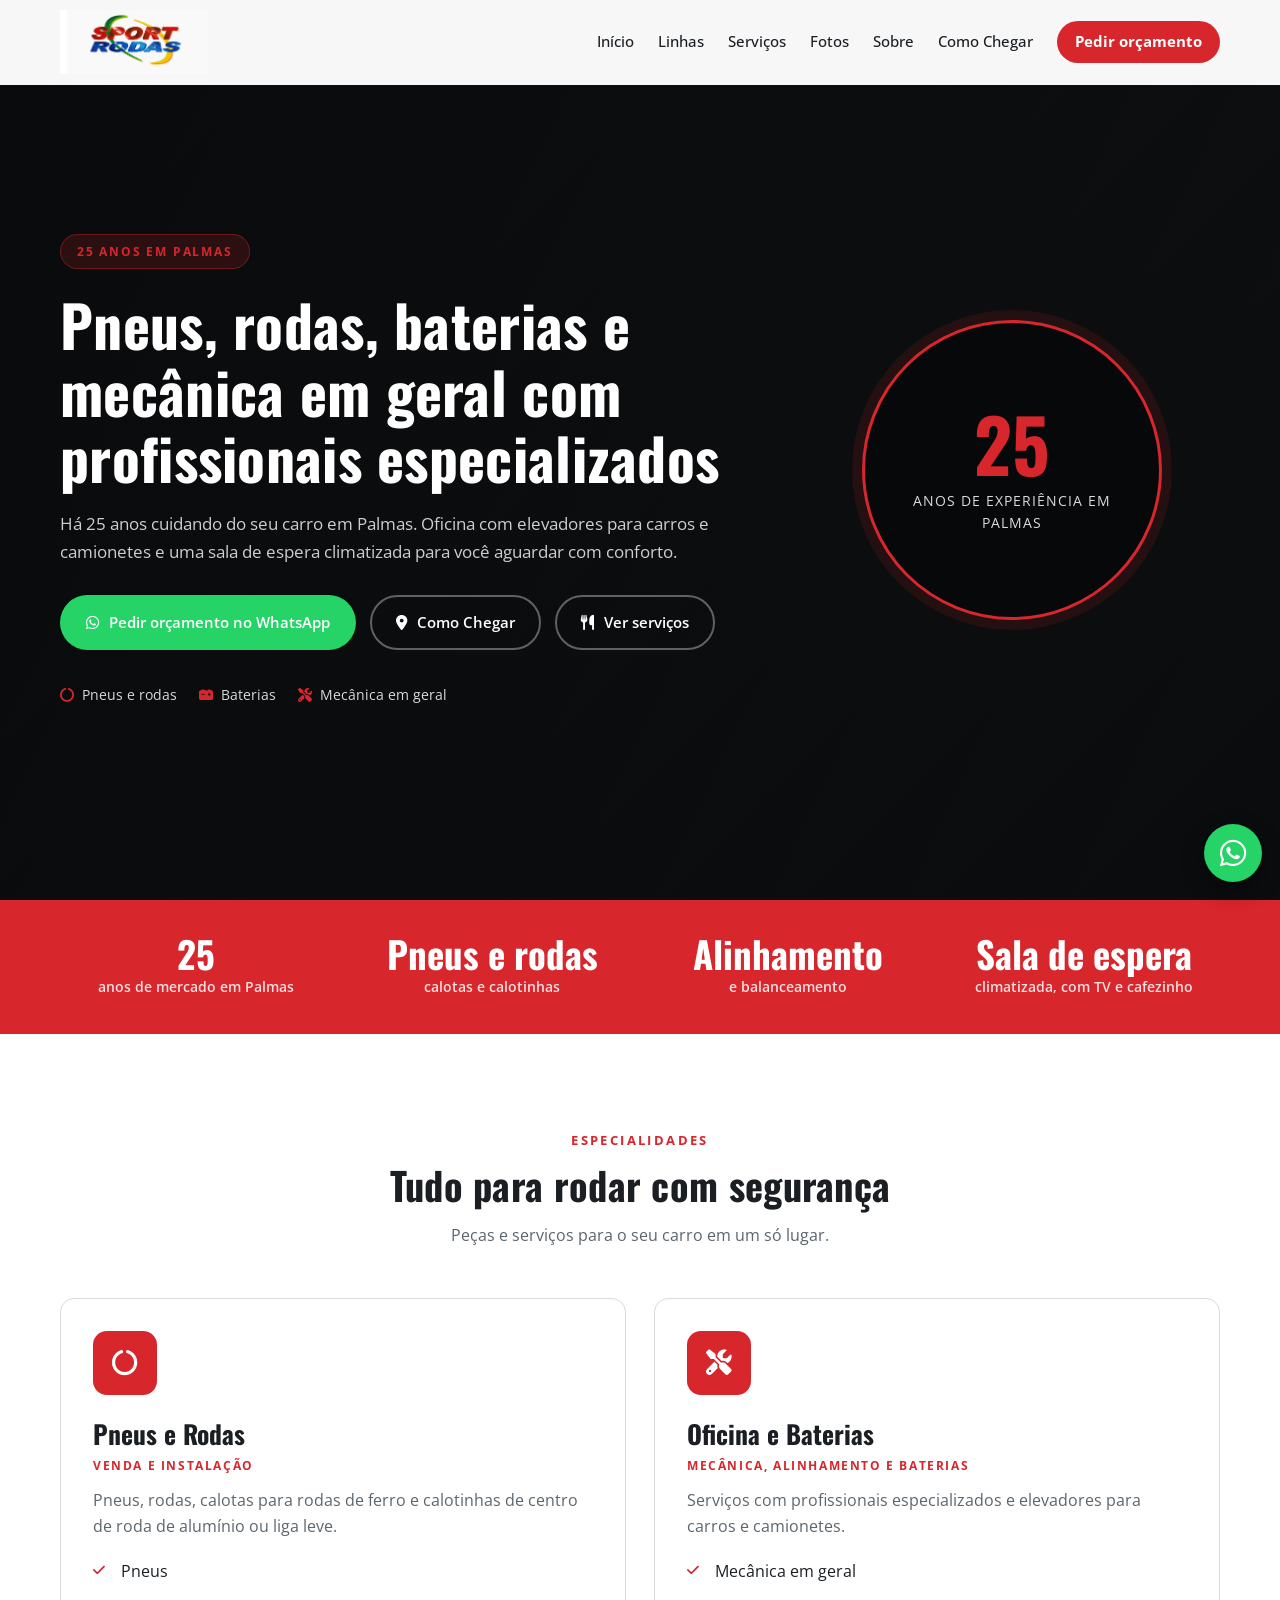
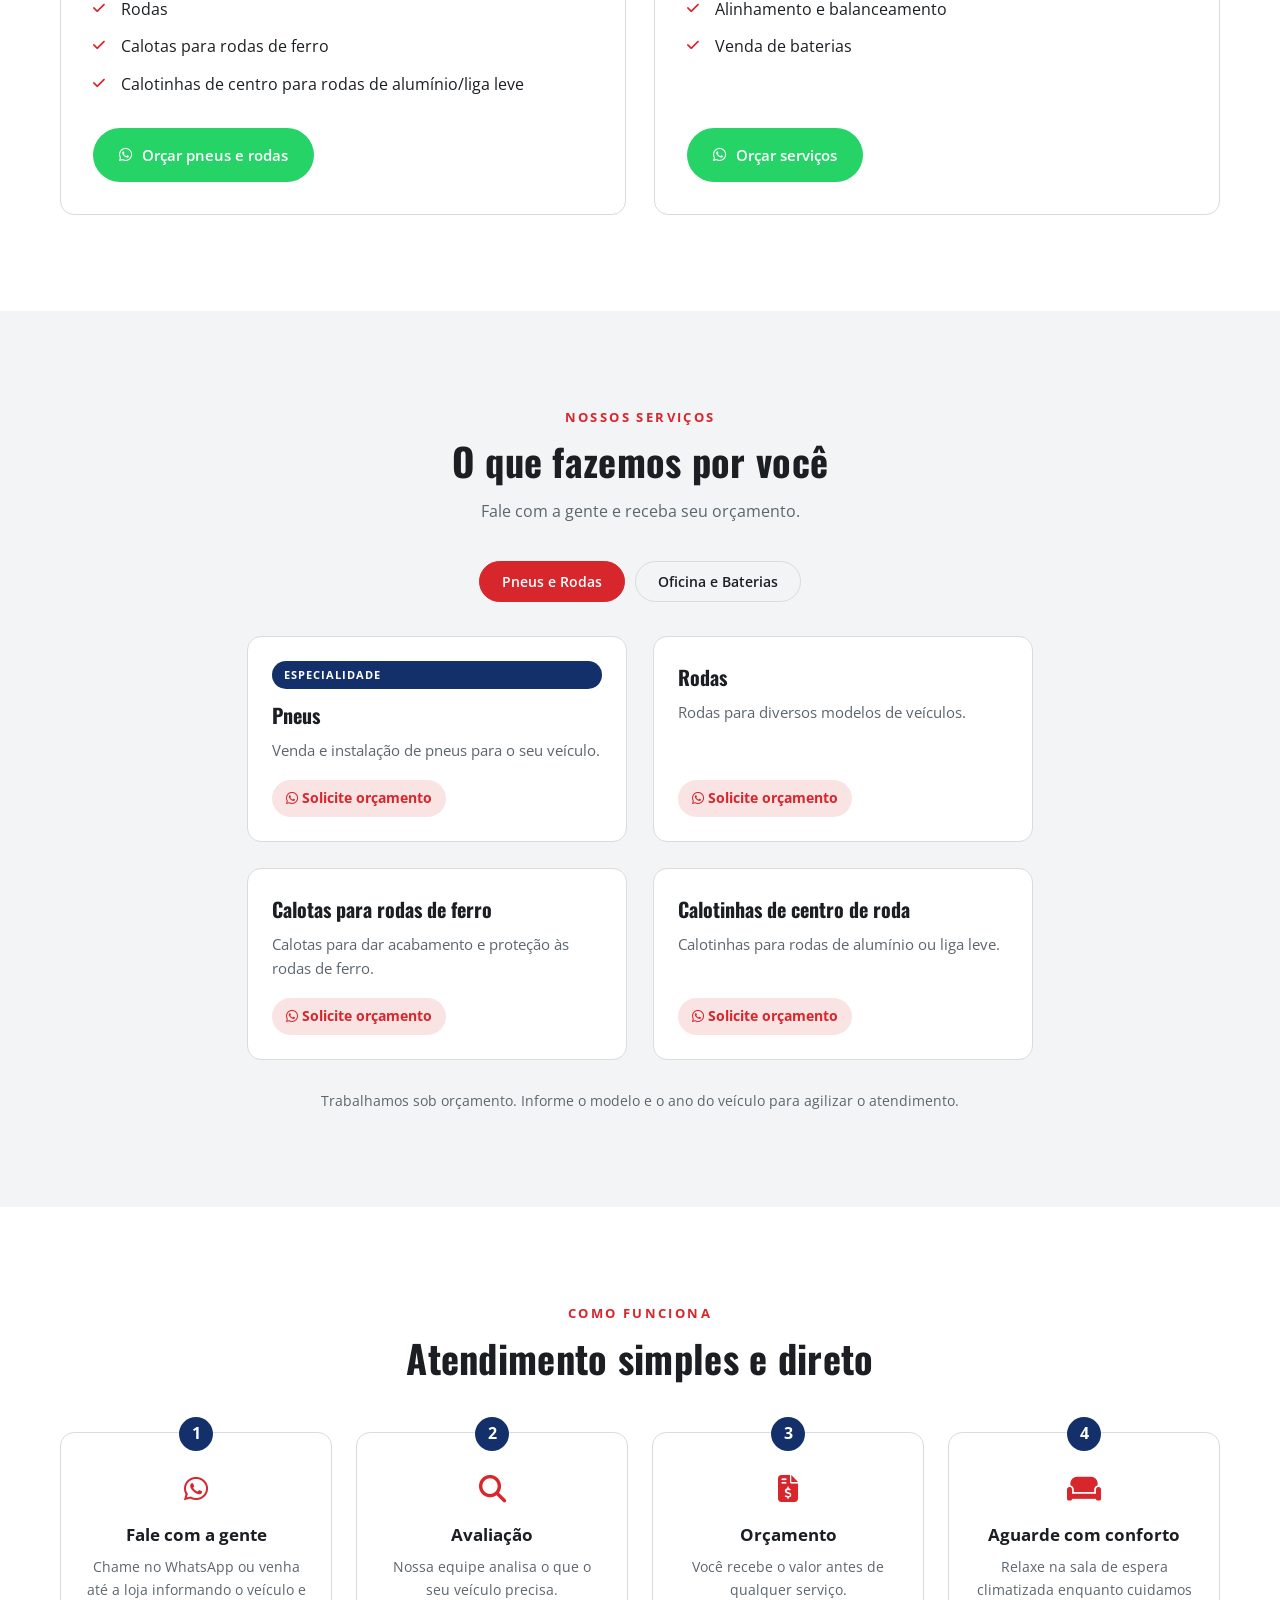
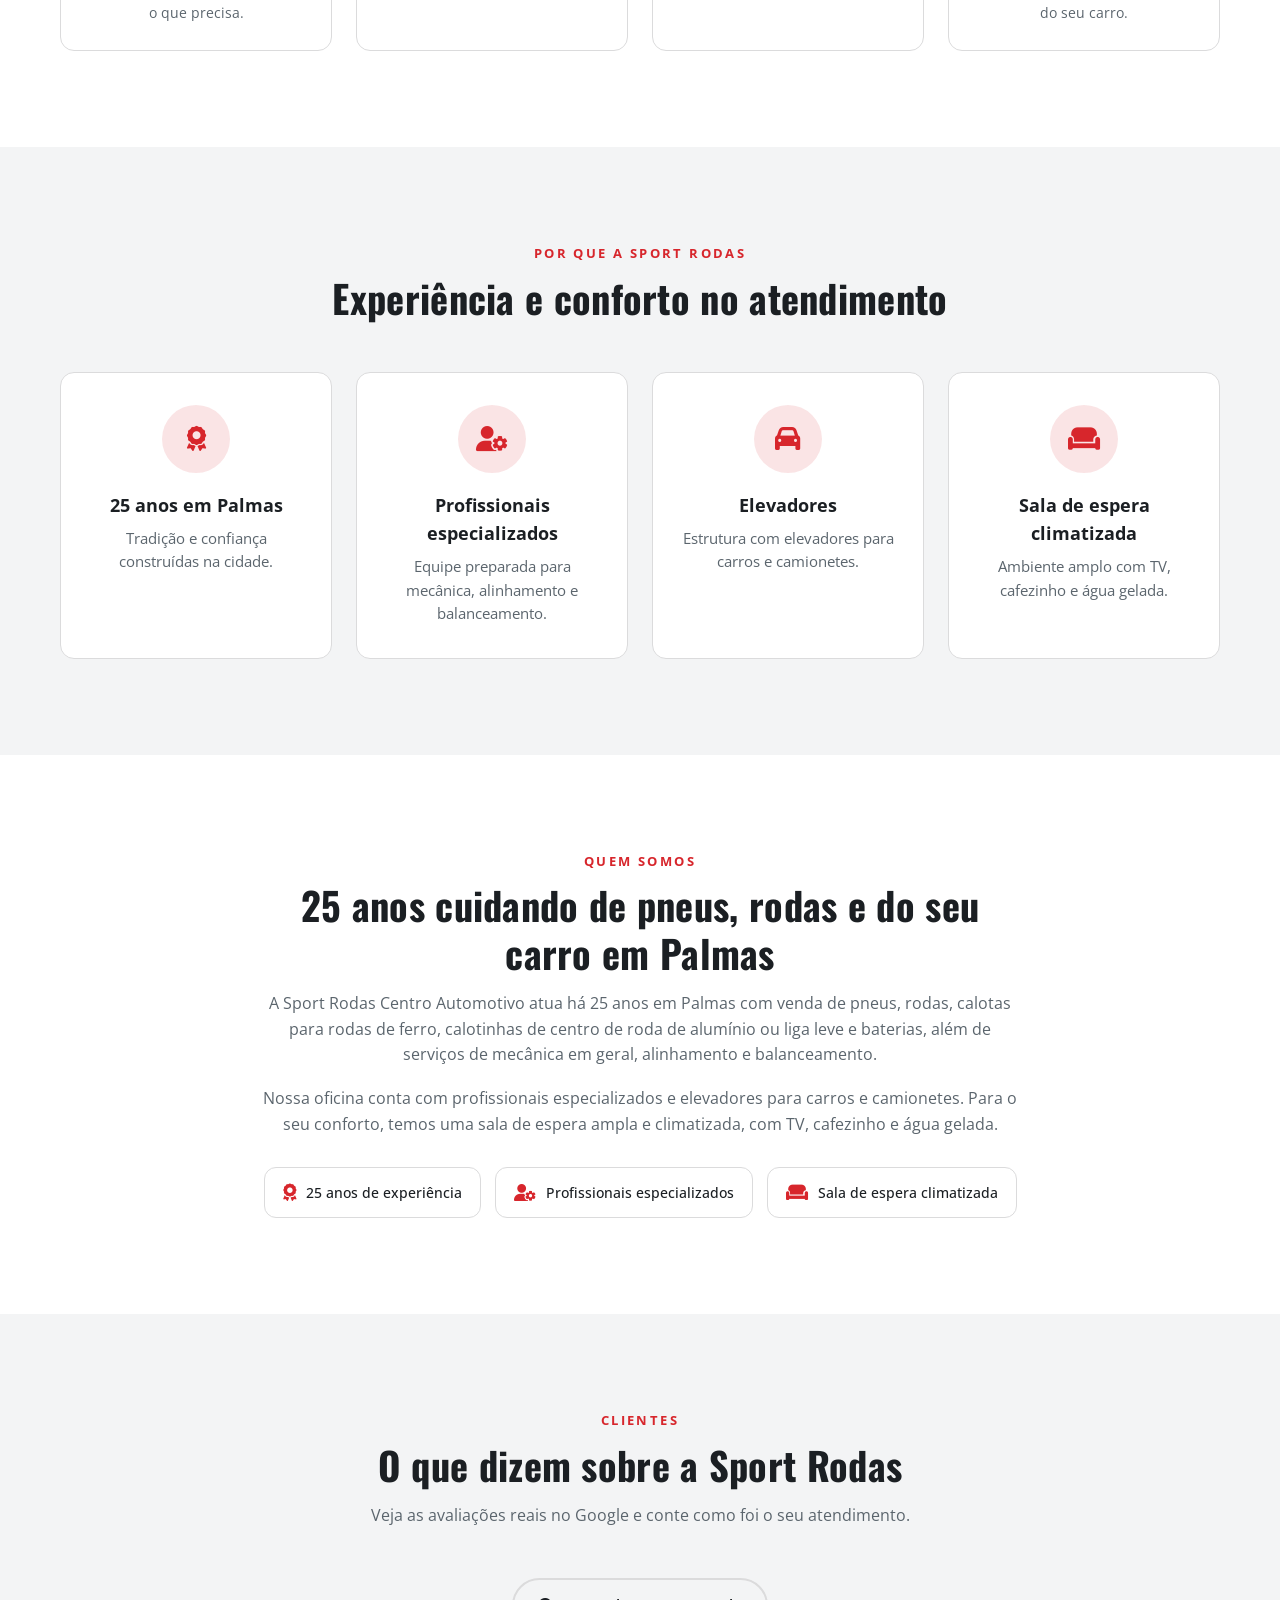
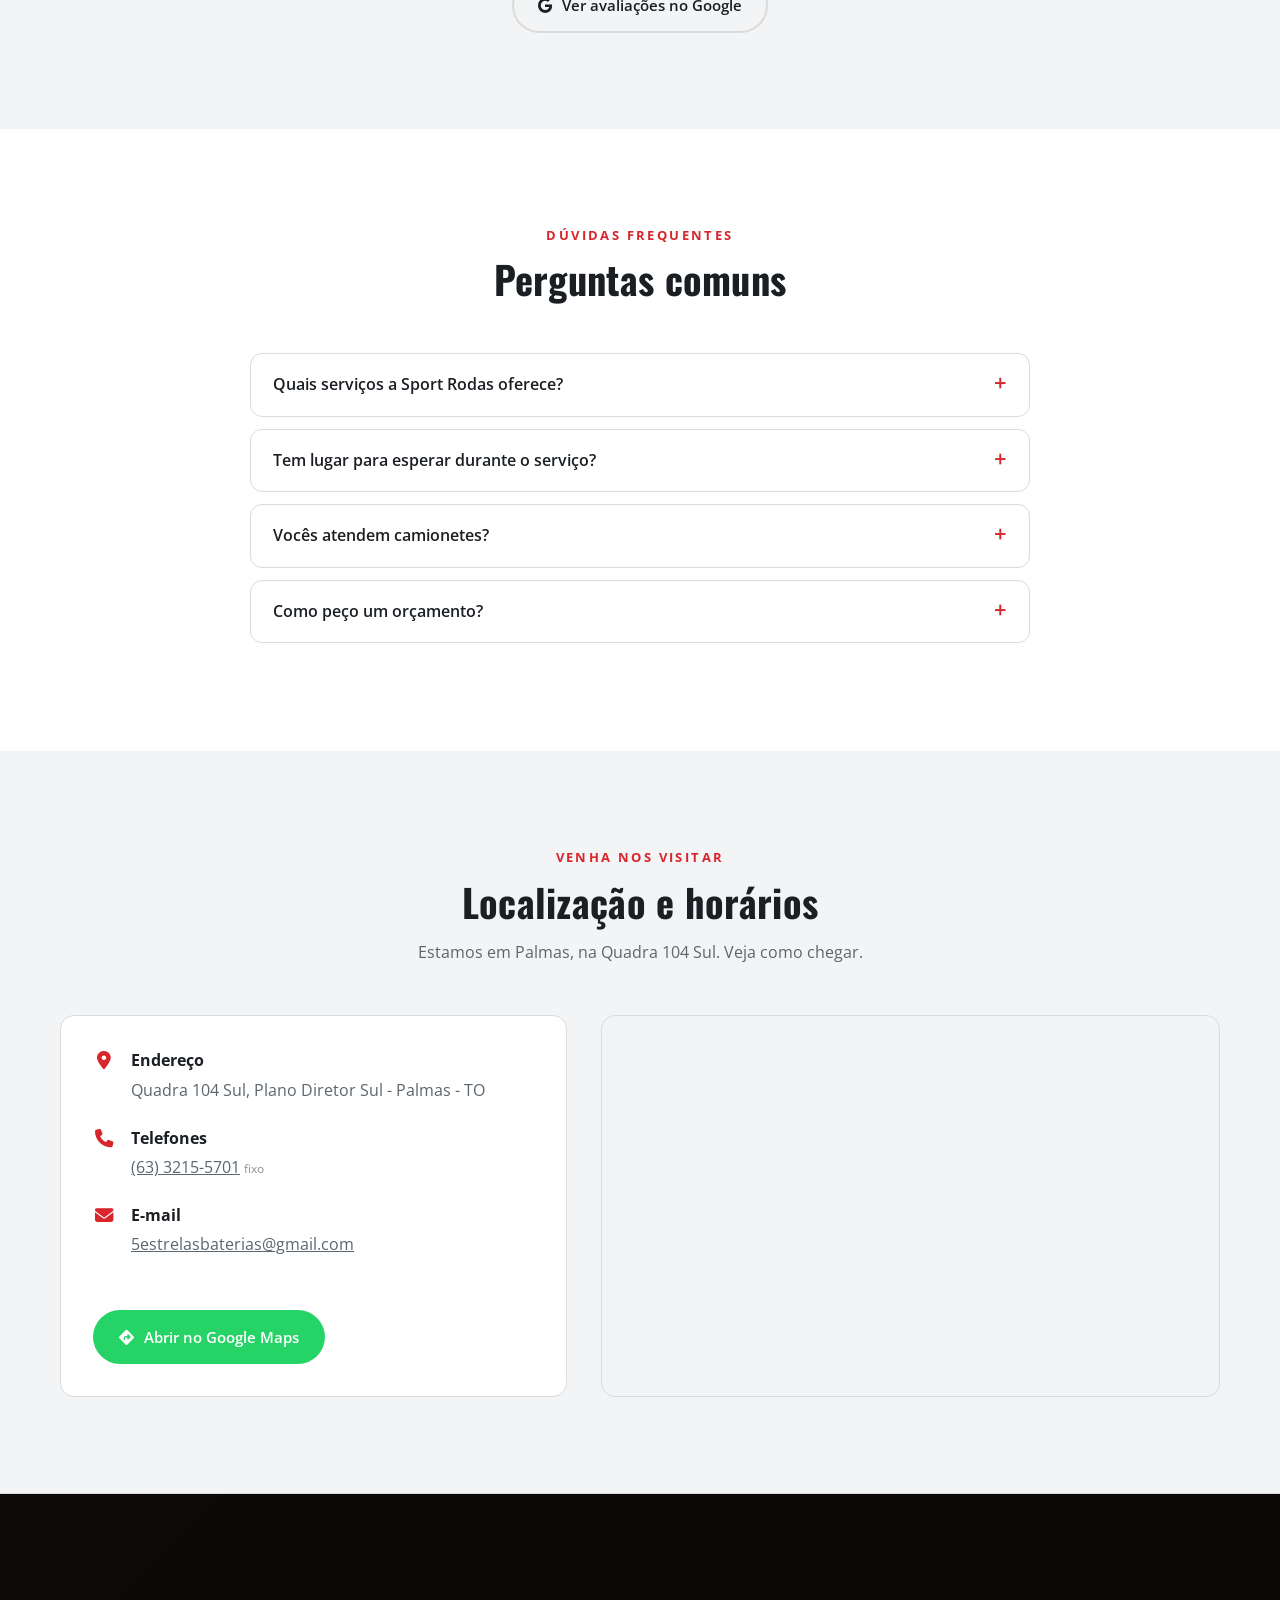
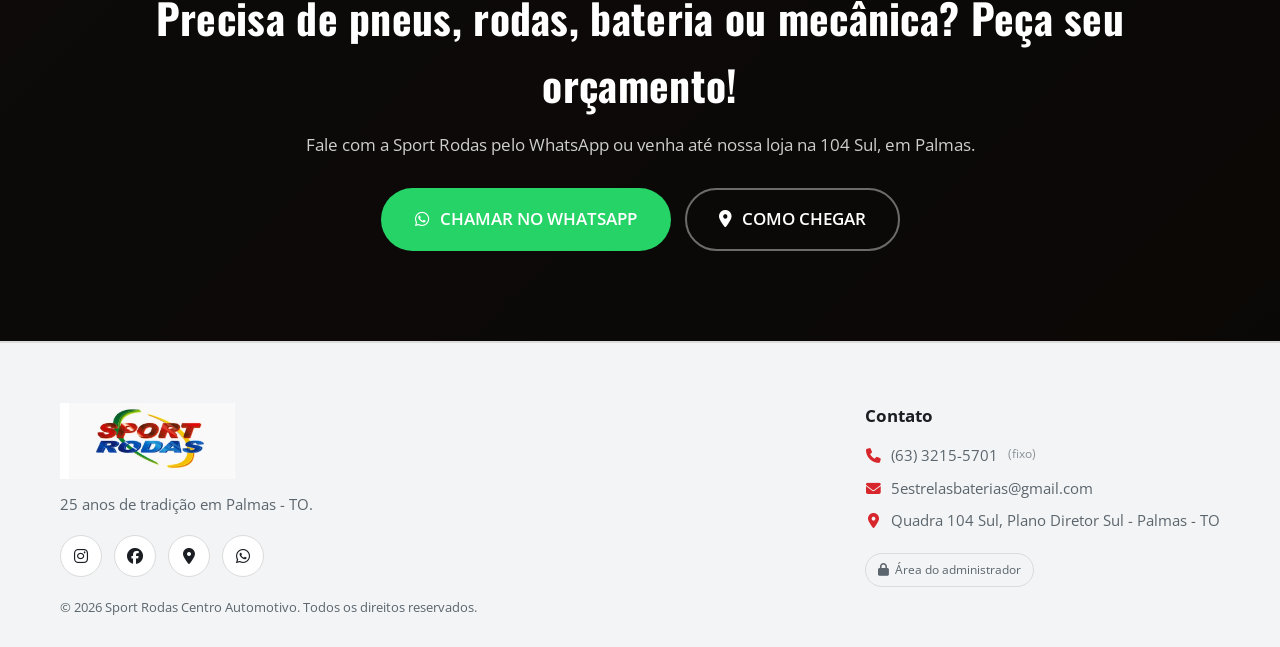
==== index.html @ 91caaf87 "Add files via upload" ====
<!DOCTYPE html>
<html lang="pt-BR">
<head>
    <meta charset="UTF-8">
    <meta name="viewport" content="width=device-width, initial-scale=1.0">
    <meta name="theme-color" content="#0f1113">
    <!-- O bloco abaixo é atualizado automaticamente pelo painel admin ao publicar (título, descrição, redes sociais) -->
    <!--SEO:START-->
    <title>Sport Rodas | Pneus, rodas, baterias e mecânica em Palmas - TO</title>
    <meta name="description" content="Sport Rodas Centro Automotivo: 25 anos em Palmas com pneus, rodas, calotas, baterias, alinhamento, balanceamento e mecânica em geral.">
    <!--SEO:END-->
    <link rel="icon" href="data:image/svg+xml,%3Csvg xmlns='http://www.w3.org/2000/svg' viewBox='0 0 100 100'%3E%3Ctext y='.9em' font-size='90'%3E🔧%3C/text%3E%3C/svg%3E">
    <link rel="preconnect" href="https://fonts.googleapis.com">
    <link rel="preconnect" href="https://fonts.gstatic.com" crossorigin>
    <link id="gfonts" rel="stylesheet" href="https://fonts.googleapis.com/css2?family=Oswald:wght@400;500;600;700&family=Open+Sans:wght@400;500;600;700&display=swap">
    <link rel="stylesheet" href="https://cdnjs.cloudflare.com/ajax/libs/font-awesome/6.4.0/css/all.min.css">
    <link rel="stylesheet" href="style.css">
</head>
<body>

    <!-- Tudo abaixo é montado pelo script.js a partir do arquivo dados.js (editável no admin.html) -->
    <header class="header" id="site-header"></header>
    <main id="app"></main>
    <footer class="footer" id="contato"></footer>
    <div id="float-wa"></div>
    <div id="draft-banner" class="draft-banner" hidden></div>

    <div class="lightbox" id="lightbox" hidden role="dialog" aria-modal="true" aria-label="Foto ampliada">
        <button type="button" class="lb-close" data-lb-close aria-label="Fechar"><i class="fas fa-xmark"></i></button>
        <button type="button" class="lb-nav lb-prev" data-lb-prev aria-label="Foto anterior"><i class="fas fa-chevron-left"></i></button>
        <figure>
            <img id="lb-img" alt="">
            <figcaption id="lb-cap"></figcaption>
        </figure>
        <button type="button" class="lb-nav lb-next" data-lb-next aria-label="Próxima foto"><i class="fas fa-chevron-right"></i></button>
    </div>

    <noscript>
        <p style="padding:90px 20px;text-align:center;font-family:sans-serif;">
            Sport Rodas — ative o JavaScript para ver o site ou veja nossa localização no <a href="https://www.google.com/maps/place/Sport+Rodas+Centro+Automotivo+Pneus+e+Baterias/@-10.1896337,-48.3314531,17z/data=!3m1!4b1!4m6!3m5!1s0x9324cb5003c16335:0xbd96c121dbcdb73f!8m2!3d-10.189639!4d-48.3288782!16s%2Fg%2F11b6htvbsq?entry=ttu&amp;g_ep=EgoyMDI2MTEwMy4wIKXMDSoASAFQAw%3D%3D">Google Maps</a>.
        </p>
    </noscript>

    <script src="dados.js"></script>
    <script src="core.js"></script>
    <script src="script.js"></script>
</body>
</html>
---- style.css ----
/* ============================================================
   style.css — visual do site. As CORES e FONTES vêm do painel (aba "Aparência");
   os valores abaixo são só o padrão enquanto a página carrega.
   ============================================================ */
:root {
    --bg-primary: #0f1113;
    --bg-rgb: 15, 17, 19;
    --bg-secondary: #16191c;
    --bg-card: #1e2226;
    --text-main: #f3f4f5;
    --text-muted: #a9b0b6;
    --accent: #f5b301;
    --accent-hover: #c99200;
    --accent-rgb: 245, 179, 1;
    --accent2: #d62f2f;
    --on-accent: #1a120b;
    --border-color: #2c3237;
    --whatsapp: #25d366;
    --whatsapp-hover: #1ebe5d;
    --font-heading: 'Oswald', sans-serif;
    --font-body: 'Open Sans', sans-serif;
    --radius: 14px;
}

* { margin: 0; padding: 0; box-sizing: border-box; }
html { scroll-behavior: smooth; scroll-padding-top: 76px; }
body {
    font-family: var(--font-body);
    background: var(--bg-primary);
    color: var(--text-main);
    line-height: 1.6;
    overflow-x: hidden;
    -webkit-font-smoothing: antialiased;
}
body.no-scroll { overflow: hidden; }
img { max-width: 100%; display: block; }
a { color: inherit; }
.sec-slot { display: contents; }
.container { width: 100%; max-width: 1200px; margin: 0 auto; padding: 0 20px; }
.center { text-align: center; margin-top: 36px; }

/* ---------- Botões ---------- */
.btn {
    display: inline-flex; align-items: center; justify-content: center; gap: 10px;
    padding: 13px 24px; font-family: var(--font-body); font-weight: 600; font-size: .95rem;
    border-radius: 999px; text-decoration: none; cursor: pointer; transition: all .3s ease; border: 2px solid transparent;
}
.btn-whatsapp { background: var(--whatsapp); color: #fff; }
.btn-whatsapp:hover { background: var(--whatsapp-hover); transform: translateY(-2px); }
.btn-outline { background: transparent; color: var(--text-main); border-color: var(--border-color); }
.btn-outline:hover { border-color: var(--accent); color: var(--accent); transform: translateY(-2px); }
.btn-large { padding: 16px 32px; font-size: 1.05rem; }

/* ---------- Cabeçalho ---------- */
.header {
    position: fixed; top: 0; left: 0; width: 100%; z-index: 1000; padding: 10px 0;
    background: rgba(var(--bg-rgb), .97); backdrop-filter: blur(10px);
    border-bottom: 1px solid transparent; transition: background .3s, border-color .3s, padding .3s;
}
.header.scrolled { background: rgba(var(--bg-rgb), .96); border-bottom-color: var(--border-color); padding: 10px 0; }
.nav-container { display: flex; justify-content: space-between; align-items: center; gap: 16px; }
.logo { display: flex; flex-direction: column; text-decoration: none; min-width: 0; }
.logo-title { font-family: var(--font-heading); font-size: 1.5rem; font-weight: 700; color: var(--accent); letter-spacing: 1px; line-height: 1.1; }
.logo-img { height: var(--logo-h, 64px); width: auto; max-width: 62vw; object-fit: contain; }
@media (max-width: 960px) { .logo-img { height: min(var(--logo-h, 64px), 52px); } }
@media (max-width: 480px) { .logo-img { height: min(var(--logo-h, 64px), 44px); } }
.footer-logo { height: 76px; width: auto; max-width: 100%; object-fit: contain; margin-bottom: 14px; }
.info-row small, .footer-contact small { opacity: .7; font-size: .75rem; }
.info-row a:hover { color: var(--accent); }
.logo-sub { font-size: .66rem; color: var(--text-muted); letter-spacing: 2px; margin-top: 2px; }
.nav-menu { display: flex; align-items: center; gap: 24px; }
.nav-menu a { color: var(--text-main); text-decoration: none; font-weight: 500; font-size: .92rem; transition: color .3s; }
.nav-menu a:hover { color: var(--accent); }
.nav-menu a.btn-nav { background: var(--accent); color: var(--on-accent); padding: 9px 18px; border-radius: 999px; font-weight: 700; }
.nav-menu a.btn-nav:hover { background: var(--accent-hover); color: var(--on-accent); }

.nav-toggle {
    display: none; flex-direction: column; align-items: center; justify-content: center; gap: 5px;
    width: 44px; height: 44px; flex-shrink: 0; background: transparent; border: 1px solid var(--border-color);
    border-radius: 10px; color: var(--accent); cursor: pointer;
}
.nav-toggle span { display: block; width: 22px; height: 2px; background: currentColor; border-radius: 2px; transition: transform .3s, opacity .3s; }
.nav-toggle[aria-expanded="true"] span:nth-child(1) { transform: translateY(7px) rotate(45deg); }
.nav-toggle[aria-expanded="true"] span:nth-child(2) { opacity: 0; }
.nav-toggle[aria-expanded="true"] span:nth-child(3) { transform: translateY(-7px) rotate(-45deg); }

@media (max-width: 1100px) { .nav-menu { gap: 16px; } .nav-menu a { font-size: .86rem; } }
@media (max-width: 960px) {
    .header { padding: 10px 0; background: rgba(var(--bg-rgb), .96); }
    .nav-toggle { display: flex; }
    .nav-menu {
        display: none; position: absolute; top: 100%; left: 0; right: 0; flex-direction: column; align-items: stretch; gap: 0;
        padding: 6px 20px 18px; background: var(--bg-primary); border-bottom: 1px solid var(--border-color);
        box-shadow: 0 12px 24px rgba(0, 0, 0, .35); max-height: calc(100vh - 70px); overflow-y: auto;
    }
    .nav-menu.open { display: flex; }
    .nav-menu a { padding: 14px 4px; font-size: 1rem; border-bottom: 1px solid var(--border-color); }
    .nav-menu a.btn-nav { margin-top: 16px; padding: 14px 16px; text-align: center; border-bottom: none; }
}
@media (max-width: 480px) { .logo-title { font-size: 1.2rem; } .logo-sub { font-size: .56rem; letter-spacing: 1px; } }

/* ---------- Hero ---------- */
.hero {
    position: relative; min-height: 100vh; display: flex; align-items: center; padding: 110px 0 70px;
    background: #1a120b center / cover no-repeat; color: #fff;
}
.hero .overlay { position: absolute; inset: 0; background: linear-gradient(115deg, rgba(10, 7, 4, .94) 0%, rgba(10, 7, 4, .72) 55%, rgba(10, 7, 4, .55) 100%); }
.hero-grid { position: relative; z-index: 1; display: grid; grid-template-columns: 1fr; gap: 50px; align-items: center; }
.hero-grid.has-visual { grid-template-columns: minmax(0, 1.25fr) minmax(0, .75fr); }
.hero-content { max-width: 680px; }
.badge {
    display: inline-block; background: rgba(var(--accent-rgb), .16); color: var(--accent); padding: 7px 16px; border-radius: 999px;
    font-size: .76rem; font-weight: 700; letter-spacing: 1.8px; margin-bottom: 22px; border: 1px solid rgba(var(--accent-rgb), .4);
}
.hero h1 { font-family: var(--font-heading); font-size: clamp(2.1rem, 5vw, 3.6rem); font-weight: 700; line-height: 1.15; margin-bottom: 20px; color: #fff; }
.hero-desc { font-size: 1.08rem; color: rgba(255, 255, 255, .8); margin-bottom: 30px; white-space: pre-line; }
.hero-btns { display: flex; gap: 14px; flex-wrap: wrap; }
.hero .btn-outline { color: #fff; border-color: rgba(255, 255, 255, .35); }
.hero .btn-outline:hover { color: var(--accent); border-color: var(--accent); }
.hero-chips { list-style: none; display: flex; flex-wrap: wrap; gap: 10px 22px; margin-top: 34px; }
.hero-chips li { display: inline-flex; align-items: center; gap: 8px; font-size: .88rem; color: rgba(255, 255, 255, .85); }
.hero-chips i { color: var(--accent); }
.hero-visual { justify-self: center; position: relative; width: min(100%, 360px); }
.hero-visual::before {
    content: ''; position: absolute; inset: 14px -14px -14px 14px; border: 2px solid var(--accent); border-radius: 22px; opacity: .7;
}
.hero-visual img {
    position: relative; width: 100%; aspect-ratio: 3 / 4; object-fit: cover; border-radius: 22px; box-shadow: 0 25px 60px rgba(0, 0, 0, .55);
}
@media (max-width: 860px) {
    .hero { min-height: auto; padding: 120px 0 60px; }
    .hero-grid.has-visual { grid-template-columns: 1fr; }
    .hero-visual { width: min(78%, 300px); margin-top: 6px; }
}

/* ---------- Seções ---------- */
.section { padding: 96px 0; }
#app > .sec-slot:nth-of-type(even) > .section { background: var(--bg-secondary); }
.section-title { text-align: center; max-width: 720px; margin: 0 auto 50px; }
.section-subtitle { display: block; color: var(--accent); font-size: .8rem; font-weight: 700; letter-spacing: 2.4px; margin-bottom: 10px; }
.section-title h2, .about h2 { font-family: var(--font-heading); font-size: clamp(1.7rem, 3.4vw, 2.4rem); line-height: 1.25; margin-bottom: 14px; }
.section-title p { color: var(--text-muted); white-space: pre-line; }
.section-note { text-align: center; color: var(--text-muted); font-size: .85rem; margin-top: 30px; white-space: pre-line; }

/* Abas (categorias do cardápio e dias da semana) */
.tabs { display: flex; flex-wrap: wrap; justify-content: center; gap: 10px; margin: -14px auto 34px; }
.tab {
    position: relative; background: transparent; color: var(--text-main); border: 1px solid var(--border-color);
    padding: 10px 22px; border-radius: 999px; font-family: var(--font-body); font-weight: 600; font-size: .9rem; cursor: pointer; transition: all .25s;
}
.tab:hover { border-color: var(--accent); color: var(--accent); }
.tab.active { background: var(--accent); border-color: var(--accent); color: var(--on-accent); }
.tab small { display: block; font-size: .6rem; font-weight: 700; letter-spacing: 1px; text-transform: uppercase; line-height: 1; margin-top: 2px; opacity: .8; }

/* Cardápio de hoje */
.today-meta { display: flex; justify-content: center; flex-wrap: wrap; gap: 10px 26px; color: var(--accent); font-size: .85rem; font-weight: 600; margin: -26px 0 30px; text-transform: capitalize; }
.today-meta i { margin-right: 6px; }
.today-grid { display: grid; grid-template-columns: repeat(auto-fit, minmax(270px, 1fr)); gap: 24px; }
.today-card { background: var(--bg-card); border: 1px solid var(--border-color); border-top: 3px solid var(--accent); border-radius: var(--radius); padding: 28px; }
.today-card h3 { display: flex; align-items: center; gap: 12px; font-family: var(--font-heading); font-size: 1.3rem; margin-bottom: 16px; }
.today-card h3 i { color: var(--accent); font-size: 1.15rem; }
.today-card ul { list-style: none; }
.today-card li { padding: 9px 0 9px 22px; position: relative; border-bottom: 1px dashed var(--border-color); color: var(--text-main); }
.today-card li:last-child { border-bottom: none; }
.today-card li::before { content: ''; position: absolute; left: 2px; top: 17px; width: 8px; height: 8px; border-radius: 50%; background: var(--accent2); }
.today-empty { text-align: center; color: var(--text-muted); padding: 30px 10px; }
.today-empty .btn { margin-top: 16px; }

/* Destaques */
.highlight-grid { display: grid; grid-template-columns: repeat(auto-fit, minmax(230px, 1fr)); gap: 24px; }
.highlight-card { background: var(--bg-card); border: 1px solid var(--border-color); border-radius: var(--radius); padding: 32px 26px; text-align: center; transition: transform .3s, border-color .3s; }
.highlight-card:hover { transform: translateY(-5px); border-color: var(--accent); }
.highlight-icon { width: 68px; height: 68px; margin: 0 auto 18px; display: grid; place-items: center; font-size: 1.6rem; color: var(--accent); background: rgba(var(--accent-rgb), .12); border-radius: 50%; }
.highlight-card h3 { font-size: 1.1rem; margin-bottom: 8px; }
.highlight-card p { color: var(--text-muted); font-size: .92rem; }

/* Cardápio */
.menu-grid { display: grid; grid-template-columns: repeat(auto-fill, minmax(290px, 380px)); justify-content: center; gap: 26px; }
.menu-card { background: var(--bg-card); border: 1px solid var(--border-color); border-radius: var(--radius); overflow: hidden; display: flex; flex-direction: column; transition: transform .3s, border-color .3s; }
.menu-card:hover { transform: translateY(-5px); border-color: var(--accent); }
.menu-photo { position: relative; aspect-ratio: 4 / 3; overflow: hidden; background: var(--bg-secondary); }
.menu-photo img { width: 100%; height: 100%; object-fit: cover; transition: transform .5s; }
.menu-card:hover .menu-photo img { transform: scale(1.05); }
.menu-badge { position: absolute; top: 14px; left: 14px; background: var(--accent2); color: #fff; font-size: .7rem; font-weight: 700; letter-spacing: 1px; text-transform: uppercase; padding: 5px 12px; border-radius: 999px; }
.menu-badge.static { position: static; display: inline-block; margin-bottom: 10px; }
.menu-body { padding: 24px; display: flex; flex-direction: column; flex-grow: 1; }
.menu-body h3 { font-family: var(--font-heading); font-size: 1.25rem; margin-bottom: 8px; }
.menu-body p { color: var(--text-muted); font-size: .92rem; margin-bottom: 18px; flex-grow: 1; white-space: pre-line; }
.price-tag { display: inline-block; align-self: flex-start; background: rgba(var(--accent-rgb), .13); color: var(--accent); padding: 7px 14px; border-radius: 999px; font-size: .88rem; font-weight: 700; text-decoration: none; transition: all .3s; }
.price-link:hover { background: var(--accent); color: var(--on-accent); }

/* Galeria */
.gallery-grid { columns: 3 260px; column-gap: 18px; }
.gallery-item { position: relative; display: block; width: 100%; margin: 0 0 18px; padding: 0; border: none; background: none; cursor: zoom-in; border-radius: var(--radius); overflow: hidden; break-inside: avoid; }
.gallery-item img { width: 100%; height: auto; transition: transform .5s; }
.gallery-item:hover img { transform: scale(1.04); }
.gallery-cap { position: absolute; left: 0; right: 0; bottom: 0; padding: 36px 16px 14px; background: linear-gradient(transparent, rgba(0, 0, 0, .8)); color: #fff; font-size: .85rem; text-align: left; opacity: 0; transition: opacity .3s; }
.gallery-item:hover .gallery-cap, .gallery-item:focus-visible .gallery-cap { opacity: 1; }
@media (hover: none) { .gallery-cap { opacity: 1; } }

.lightbox { position: fixed; inset: 0; z-index: 3000; background: rgba(0, 0, 0, .92); display: flex; align-items: center; justify-content: center; padding: 20px; }
.lightbox[hidden] { display: none; }
.lightbox figure { max-width: min(92vw, 1000px); text-align: center; }
.lightbox img { max-height: 80vh; width: auto; margin: 0 auto; border-radius: 10px; }
.lightbox figcaption { color: #ddd; margin-top: 14px; font-size: .95rem; }
.lb-close, .lb-nav { position: absolute; background: rgba(255, 255, 255, .12); border: none; color: #fff; width: 46px; height: 46px; border-radius: 50%; font-size: 1.1rem; cursor: pointer; transition: background .2s; }
.lb-close:hover, .lb-nav:hover { background: var(--accent); color: var(--on-accent); }
.lb-close { top: 18px; right: 18px; }
.lb-prev { left: 14px; top: 50%; transform: translateY(-50%); }
.lb-next { right: 14px; top: 50%; transform: translateY(-50%); }

/* Sobre */
.about-grid { display: grid; grid-template-columns: 1fr; gap: 56px; align-items: center; }
.about-grid.has-image { grid-template-columns: minmax(0, .9fr) minmax(0, 1.1fr); }
.about-image img { width: 100%; max-height: 560px; object-fit: cover; border-radius: 22px; box-shadow: 0 22px 50px rgba(0, 0, 0, .35); }
.about-text { max-width: 760px; margin: 0 auto; }
.about-grid:not(.has-image) .about-text { text-align: center; }
.about-text p { color: var(--text-muted); margin-bottom: 18px; white-space: pre-line; }
.features { display: flex; gap: 14px; margin-top: 30px; flex-wrap: wrap; }
.about-grid:not(.has-image) .features { justify-content: center; }
.feature-item { display: flex; align-items: center; gap: 10px; background: var(--bg-card); padding: 13px 18px; border-radius: 12px; border: 1px solid var(--border-color); }
.feature-item i { color: var(--accent); font-size: 1.1rem; }
.feature-item span { font-weight: 500; font-size: .9rem; }
@media (max-width: 860px) { .about-grid.has-image { grid-template-columns: 1fr; gap: 34px; } }

/* Avaliações */
.review-grid { display: grid; grid-template-columns: repeat(auto-fit, minmax(280px, 1fr)); gap: 24px; }
.review-card { background: var(--bg-card); border: 1px solid var(--border-color); border-radius: var(--radius); padding: 28px; }
.stars { color: var(--accent); font-size: .95rem; margin-bottom: 14px; letter-spacing: 2px; }
.review-card blockquote { font-style: italic; color: var(--text-main); margin-bottom: 18px; white-space: pre-line; }
.review-card figcaption { font-size: .85rem; color: var(--text-muted); }
.review-card figcaption strong { color: var(--text-main); }

/* Localização */
.location-grid { display: grid; grid-template-columns: minmax(0, .9fr) minmax(0, 1.1fr); gap: 34px; align-items: stretch; }
.location-grid:not(:has(.location-map)) { grid-template-columns: minmax(0, 640px); justify-content: center; }
.location-info { background: var(--bg-card); border: 1px solid var(--border-color); border-radius: var(--radius); padding: 32px; display: flex; flex-direction: column; gap: 22px; }
.info-row { display: flex; gap: 16px; }
.info-row > i { color: var(--accent); font-size: 1.15rem; margin-top: 4px; width: 22px; text-align: center; }
.info-row strong { display: block; margin-bottom: 4px; }
.info-row p { color: var(--text-muted); white-space: pre-line; }
.info-row p.small { font-size: .82rem; margin-top: 8px; }
.hours { list-style: none; min-width: min(100%, 300px); }
.hours li { display: flex; justify-content: space-between; gap: 22px; padding: 7px 0; border-bottom: 1px dashed var(--border-color); color: var(--text-muted); font-size: .92rem; }
.hours li b { color: var(--text-main); font-weight: 600; }
.info-actions { display: flex; flex-wrap: wrap; gap: 12px; margin-top: auto; }
.location-map { min-height: 380px; border-radius: var(--radius); overflow: hidden; border: 1px solid var(--border-color); }
.location-map iframe { width: 100%; height: 100%; min-height: 380px; border: 0; display: block; }
@media (max-width: 860px) { .location-grid { grid-template-columns: 1fr; } }

/* Chamada final */
.cta-banner {
    position: relative; padding: 90px 0; text-align: center; background: #1a120b center / cover no-repeat;
    border-top: 1px solid var(--border-color); border-bottom: 1px solid var(--border-color); color: #fff;
}
.cta-banner::before { content: ''; position: absolute; inset: 0; background: rgba(10, 7, 4, .82); }
.cta-container { position: relative; }
.cta-container h2 { font-family: var(--font-heading); font-size: clamp(1.8rem, 4vw, 2.6rem); margin-bottom: 14px; }
.cta-container p { color: rgba(255, 255, 255, .8); margin-bottom: 30px; font-size: 1.05rem; }
.cta-btns { display: flex; justify-content: center; gap: 14px; flex-wrap: wrap; }
.cta-banner .btn-outline { color: #fff; border-color: rgba(255, 255, 255, .4); }
.cta-banner .btn-outline:hover { color: var(--accent); border-color: var(--accent); }

/* Rodapé */
.footer { background: var(--bg-secondary); padding: 60px 0 30px; border-top: 1px solid var(--border-color); }
.footer-grid { display: flex; justify-content: space-between; align-items: flex-start; flex-wrap: wrap; gap: 40px; }
.footer-brand h3 { font-family: var(--font-heading); color: var(--accent); font-size: 1.6rem; margin-bottom: 6px; }
.footer-brand p { color: var(--text-muted); font-size: .92rem; margin-bottom: 18px; }
.social-links { display: flex; gap: 12px; margin-bottom: 20px; flex-wrap: wrap; }
.social-links a { display: inline-flex; align-items: center; justify-content: center; width: 42px; height: 42px; background: var(--bg-card); color: var(--text-main); border-radius: 50%; border: 1px solid var(--border-color); transition: all .3s; text-decoration: none; }
.social-links a:hover { background: var(--accent); color: var(--on-accent); border-color: var(--accent); }
.footer-brand .copyright { font-size: .8rem; margin-bottom: 0; }
.footer-contact h4 { margin-bottom: 14px; font-size: 1.05rem; }
.footer-contact p { color: var(--text-muted); margin-bottom: 9px; display: flex; align-items: flex-start; gap: 10px; font-size: .92rem; }
.footer-contact p i { color: var(--accent); margin-top: 5px; width: 16px; text-align: center; }
.footer-contact a { text-decoration: none; }
.footer-contact a:hover { color: var(--accent); }
.admin-trigger-container { margin-top: 20px; }
#btn-admin-page { border: 1px solid var(--border-color); color: var(--text-muted); padding: 6px 12px; border-radius: 999px; font-size: .78rem; display: inline-flex; align-items: center; gap: 6px; transition: all .3s; }
#btn-admin-page i { color: inherit; margin: 0; width: auto; }
#btn-admin-page:hover { color: var(--accent); border-color: var(--accent); }

/* WhatsApp flutuante e avisos */
.float-wa { position: fixed; right: 18px; bottom: 18px; z-index: 900; width: 58px; height: 58px; border-radius: 50%; background: var(--whatsapp); color: #fff; display: grid; place-items: center; font-size: 1.9rem; text-decoration: none; box-shadow: 0 8px 22px rgba(0, 0, 0, .4); transition: transform .3s; }
.float-wa:hover { transform: scale(1.08); }
.draft-banner { position: fixed; left: 50%; bottom: 16px; transform: translateX(-50%); z-index: 2500; background: #222; color: #fff; border: 1px solid var(--accent); border-radius: 12px; padding: 10px 16px; font-size: .82rem; display: flex; gap: 14px; align-items: center; max-width: calc(100vw - 100px); box-shadow: 0 10px 30px rgba(0, 0, 0, .5); }
.draft-banner[hidden] { display: none; }
.draft-banner button { background: var(--accent); color: var(--on-accent); border: none; border-radius: 8px; padding: 6px 12px; font-weight: 700; cursor: pointer; flex-shrink: 0; }
body.in-preview .float-wa { display: none; }

@media (max-width: 600px) {
    .section { padding: 70px 0; }
    .today-card, .location-info { padding: 22px; }
    .hero-btns .btn { width: 100%; }
}
@media (prefers-reduced-motion: reduce) { html { scroll-behavior: auto; } * { transition: none !important; } }

/* ---------- Oficina: seções adicionais ---------- */
.hero { background-color: #14171a; background-image: linear-gradient(135deg, #1b1f23 0%, #0d0f11 100%); }
.hero .overlay { background: linear-gradient(115deg, rgba(8, 9, 10, .93) 0%, rgba(8, 9, 10, .72) 55%, rgba(8, 9, 10, .5) 100%); }
.hero h1, .section-title h2, .about h2, .cta-container h2, .logo-title, .footer-brand h3 { text-transform: none; letter-spacing: .3px; }
.hero-emblem { justify-self: center; width: min(100%, 300px); aspect-ratio: 1; border: 3px solid var(--accent); border-radius: 50%; display: flex; flex-direction: column; align-items: center; justify-content: center; text-align: center; padding: 30px; background: rgba(0, 0, 0, .35); box-shadow: 0 0 0 10px rgba(var(--accent-rgb), .12); }
.hero-emblem strong { font-family: var(--font-heading); font-size: 4.6rem; line-height: 1; color: var(--accent); }
.hero-emblem span { margin-top: 10px; font-size: .85rem; letter-spacing: 1px; text-transform: uppercase; color: rgba(255, 255, 255, .85); }
@media (max-width: 860px) { .hero-emblem { width: 220px; } .hero-emblem strong { font-size: 3.4rem; } }
.narrow { max-width: 820px; }

.stats { background: var(--accent); color: var(--on-accent); padding: 34px 0; }
.stats-grid { display: grid; grid-template-columns: repeat(auto-fit, minmax(190px, 1fr)); gap: 24px; text-align: center; }
.stat strong { display: block; font-family: var(--font-heading); font-size: clamp(1.6rem, 3vw, 2.3rem); line-height: 1.1; }
.stat span { font-size: .85rem; font-weight: 600; opacity: .85; }

.lines-grid { display: grid; grid-template-columns: repeat(auto-fit, minmax(300px, 1fr)); gap: 28px; }
.line-card { background: var(--bg-card); border: 1px solid var(--border-color); border-radius: var(--radius); overflow: hidden; display: flex; flex-direction: column; transition: transform .3s, border-color .3s; }
.line-card:hover { transform: translateY(-5px); border-color: var(--accent); }
.line-photo { aspect-ratio: 16 / 9; overflow: hidden; }
.line-photo img { width: 100%; height: 100%; object-fit: cover; }
.line-body { padding: 32px; display: flex; flex-direction: column; flex-grow: 1; align-items: flex-start; }
.line-icon { width: 64px; height: 64px; display: grid; place-items: center; font-size: 1.6rem; color: var(--on-accent); background: var(--accent); border-radius: 14px; margin-bottom: 18px; }
.line-body h3 { font-family: var(--font-heading); font-size: 1.6rem; }
.line-sub { color: var(--accent); font-size: .78rem; font-weight: 700; letter-spacing: 1.6px; text-transform: uppercase; margin: 2px 0 12px; }
.line-body p { color: var(--text-muted); margin-bottom: 14px; white-space: pre-line; }
.check-list { list-style: none; margin-bottom: 24px; flex-grow: 1; }
.check-list li { position: relative; padding: 6px 0 6px 28px; }
.check-list li::before { content: '\f00c'; font-family: 'Font Awesome 6 Free'; font-weight: 900; position: absolute; left: 0; top: 7px; color: var(--accent); font-size: .85rem; }

.process-grid { display: grid; grid-template-columns: repeat(auto-fit, minmax(230px, 1fr)); gap: 24px; counter-reset: s; }
.step { position: relative; background: var(--bg-card); border: 1px solid var(--border-color); border-radius: var(--radius); padding: 34px 24px 26px; text-align: center; }
.step-n { position: absolute; top: -16px; left: 50%; transform: translateX(-50%); width: 34px; height: 34px; border-radius: 50%; background: var(--accent2); color: #fff; font-weight: 700; display: grid; place-items: center; }
.step-icon { font-size: 1.7rem; color: var(--accent); margin-bottom: 12px; }
.step h3 { font-size: 1.05rem; margin-bottom: 6px; }
.step p { color: var(--text-muted); font-size: .9rem; }

.faq-item { background: var(--bg-card); border: 1px solid var(--border-color); border-radius: 12px; margin-bottom: 12px; }
.faq-item[open] { border-color: var(--accent); }
.faq-item summary { cursor: pointer; list-style: none; padding: 18px 22px; font-weight: 600; display: flex; justify-content: space-between; gap: 16px; }
.faq-item summary::-webkit-details-marker { display: none; }
.faq-item summary::after { content: '+'; color: var(--accent); font-size: 1.4rem; line-height: 1; }
.faq-item[open] summary::after { content: '−'; }
.faq-item p { padding: 0 22px 20px; color: var(--text-muted); white-space: pre-line; }
.cta-banner { background-color: #14171a; background-image: linear-gradient(135deg, #1b1f23, #0d0f11); }
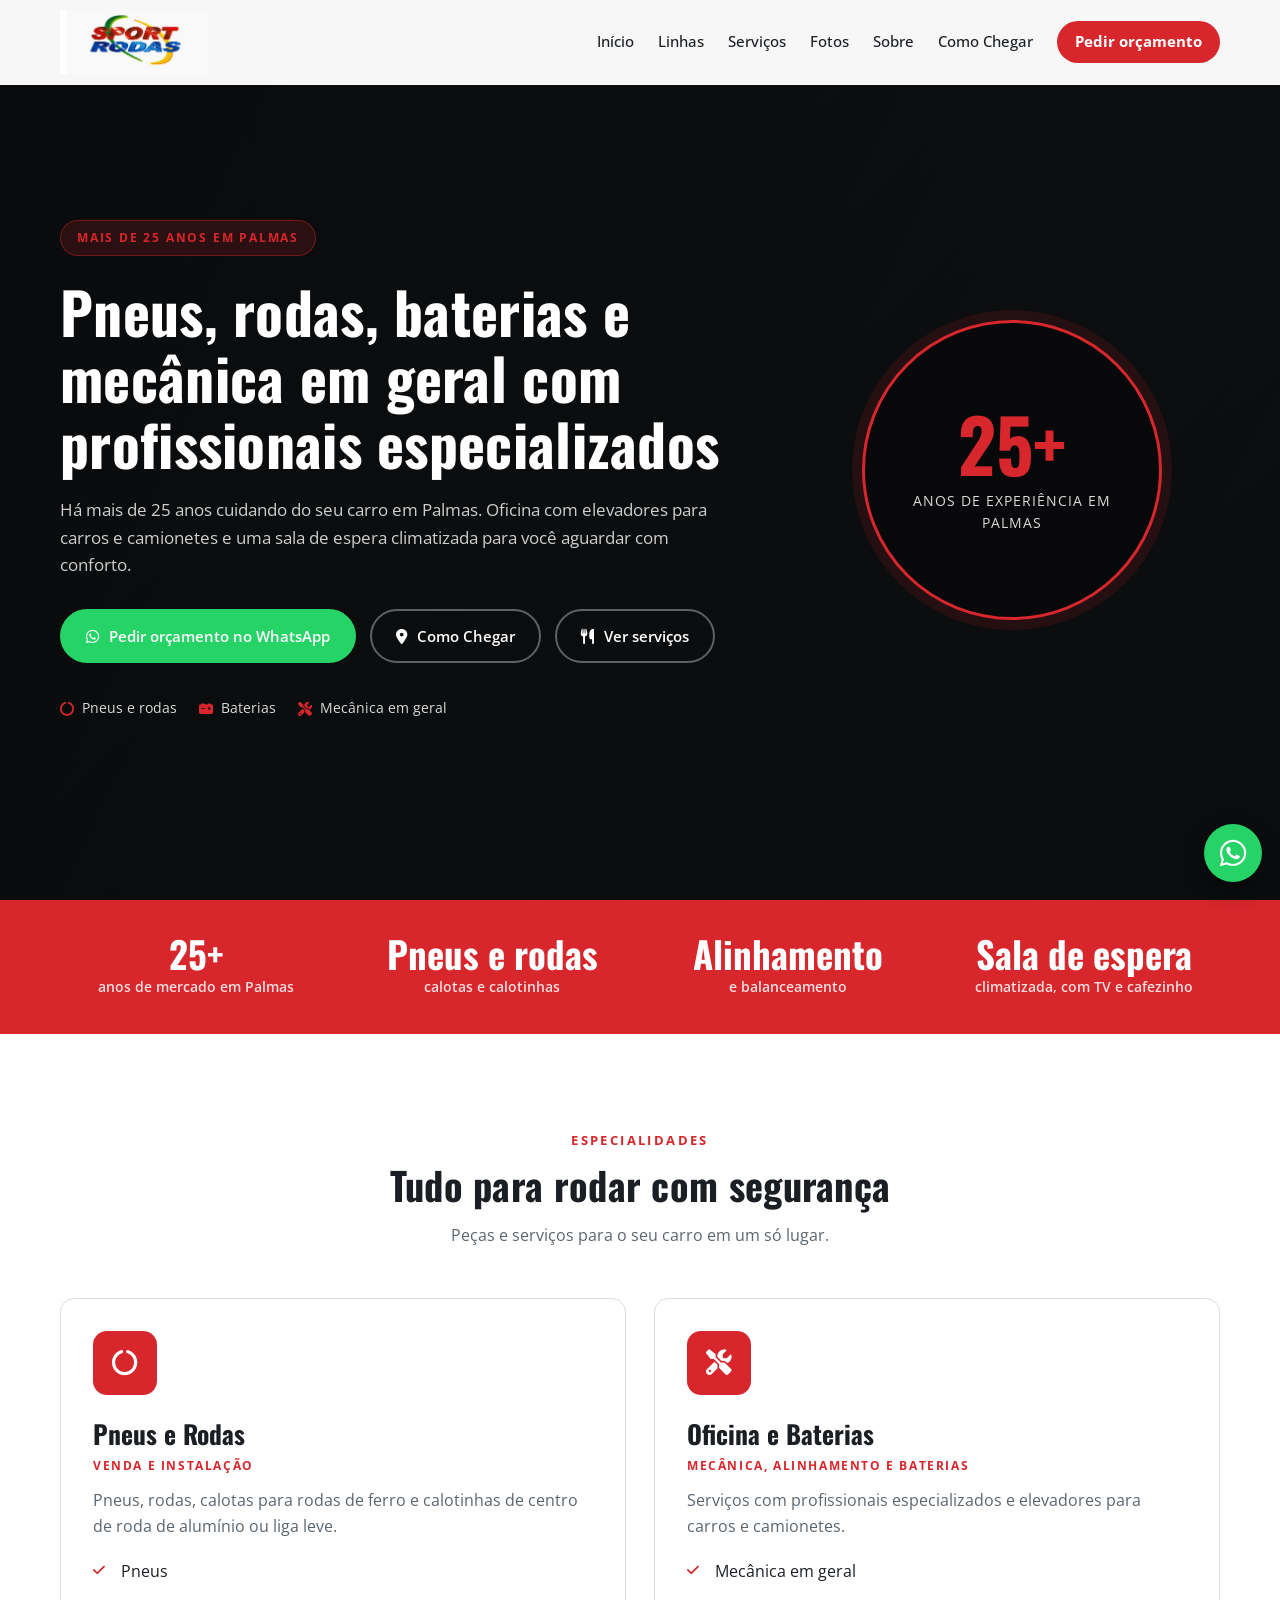
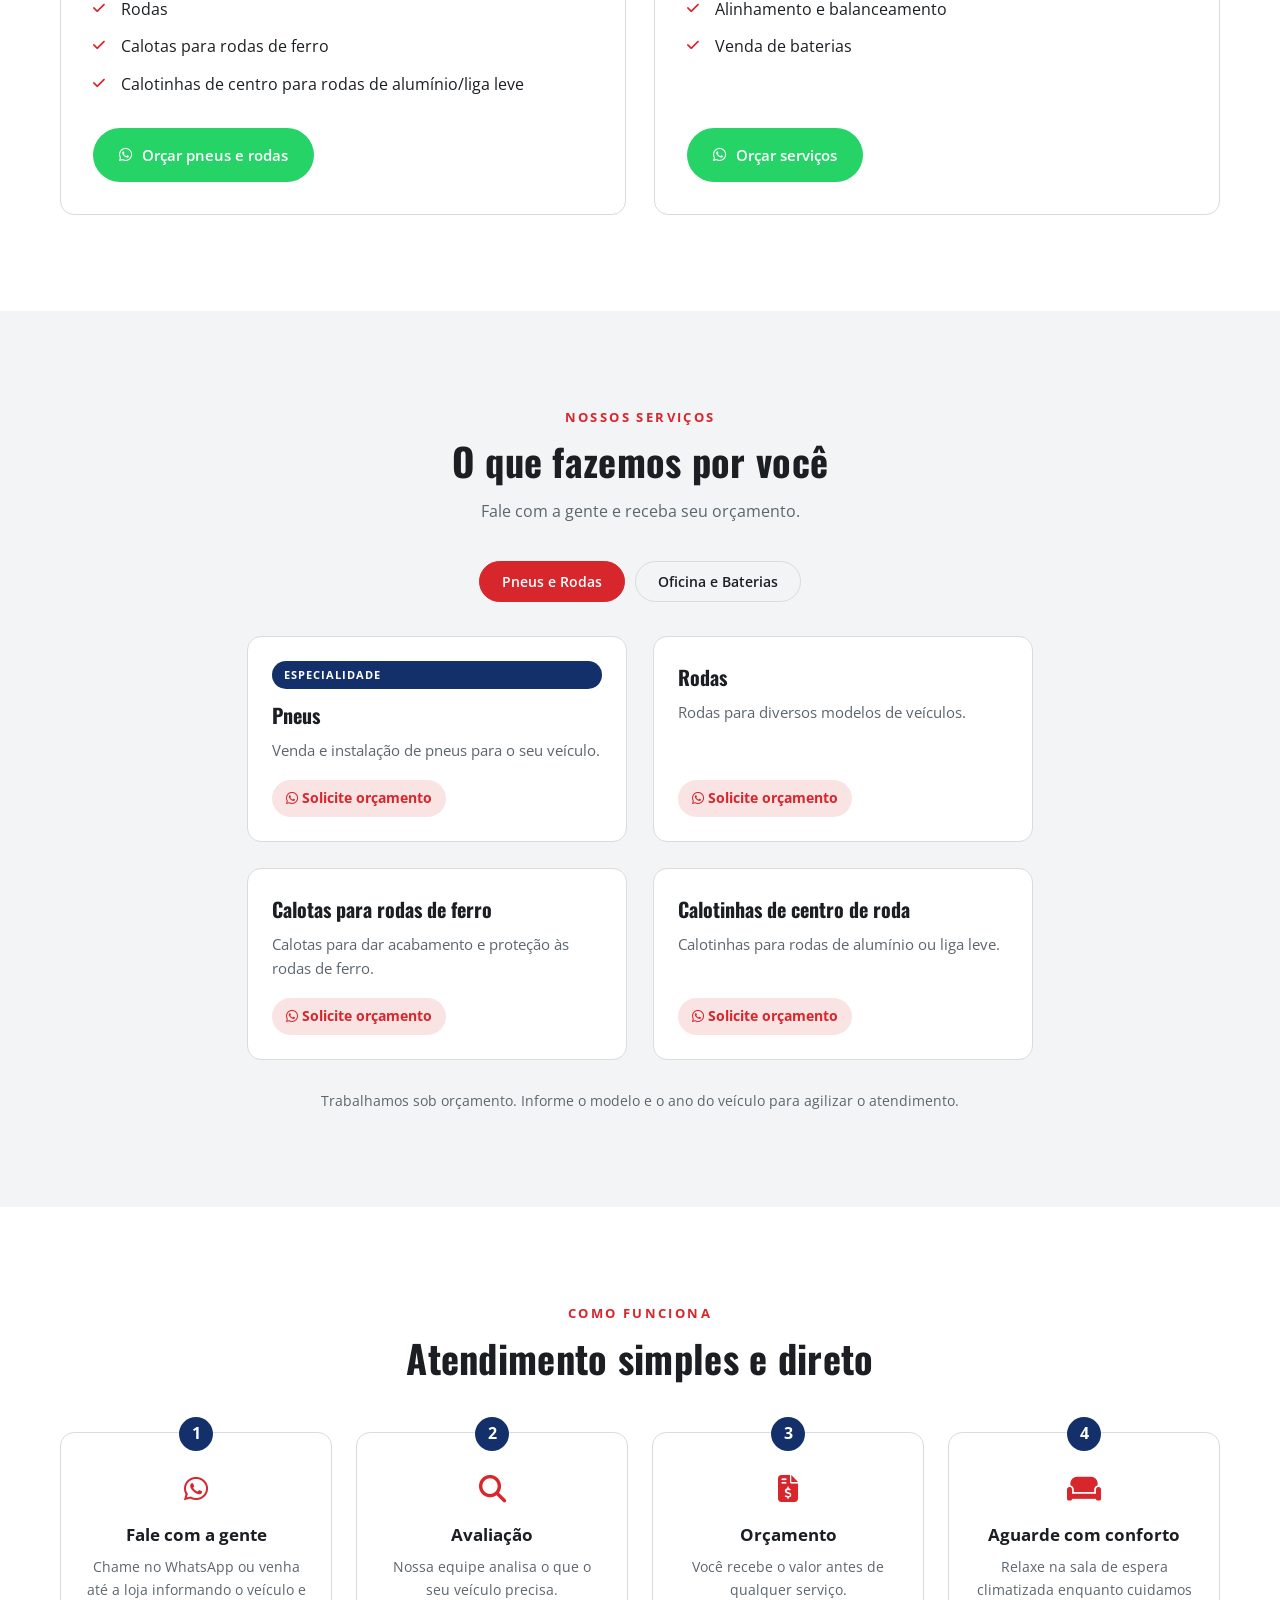
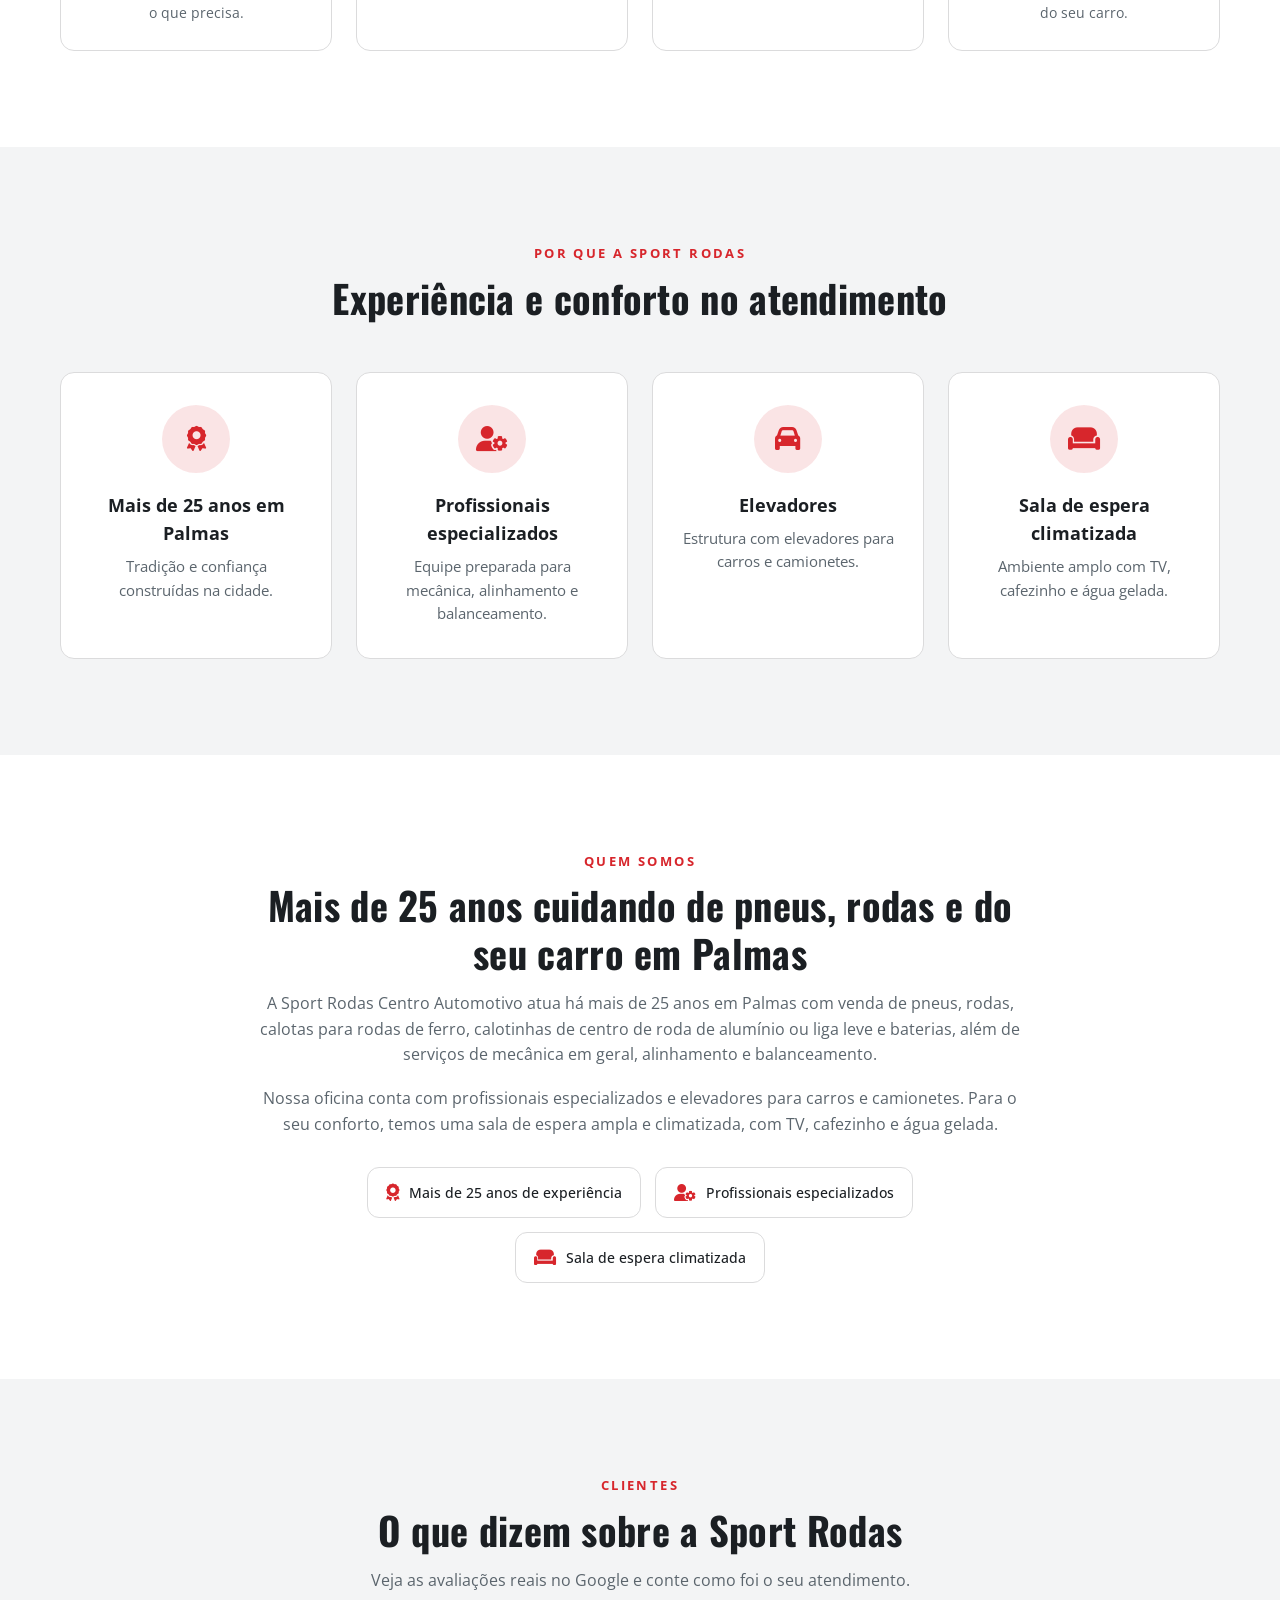
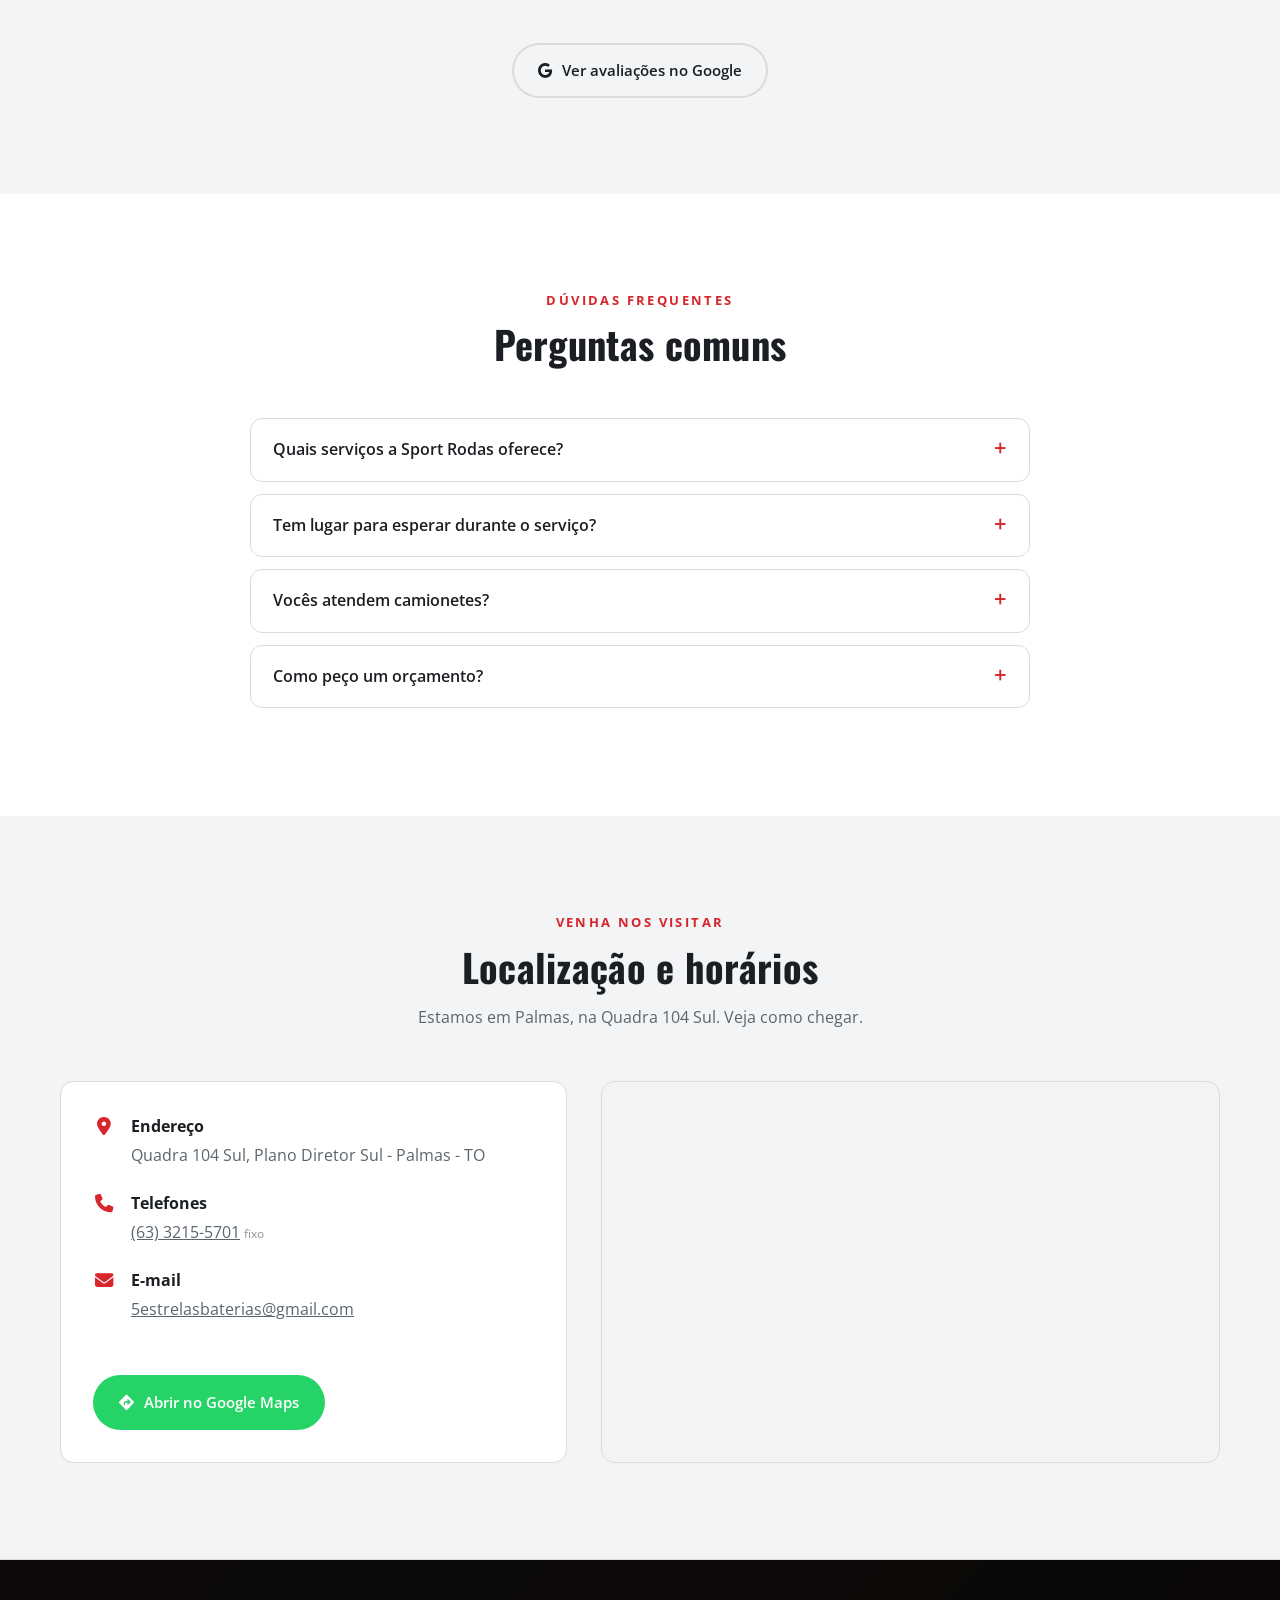
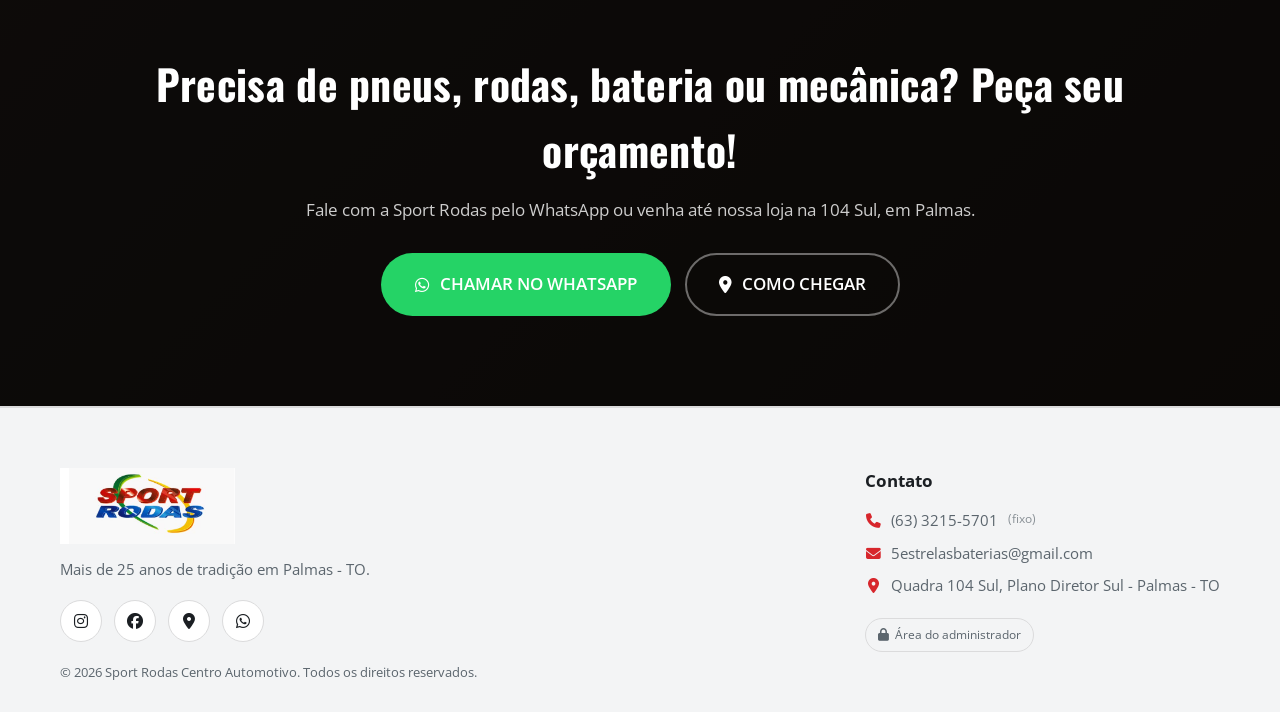
==== commit dda726b9: "Add files via upload" ====
--- a/index.html
+++ b/index.html
@@ -7,7 +7,7 @@
     <!-- O bloco abaixo é atualizado automaticamente pelo painel admin ao publicar (título, descrição, redes sociais) -->
     <!--SEO:START-->
     <title>Sport Rodas | Pneus, rodas, baterias e mecânica em Palmas - TO</title>
-    <meta name="description" content="Sport Rodas Centro Automotivo: 25 anos em Palmas com pneus, rodas, calotas, baterias, alinhamento, balanceamento e mecânica em geral.">
+    <meta name="description" content="Sport Rodas Centro Automotivo: mais de 25 anos em Palmas com pneus, rodas, calotas, baterias, alinhamento, balanceamento e mecânica em geral.">
     <!--SEO:END-->
     <link rel="icon" href="data:image/svg+xml,%3Csvg xmlns='http://www.w3.org/2000/svg' viewBox='0 0 100 100'%3E%3Ctext y='.9em' font-size='90'%3E🔧%3C/text%3E%3C/svg%3E">
     <link rel="preconnect" href="https://fonts.googleapis.com">
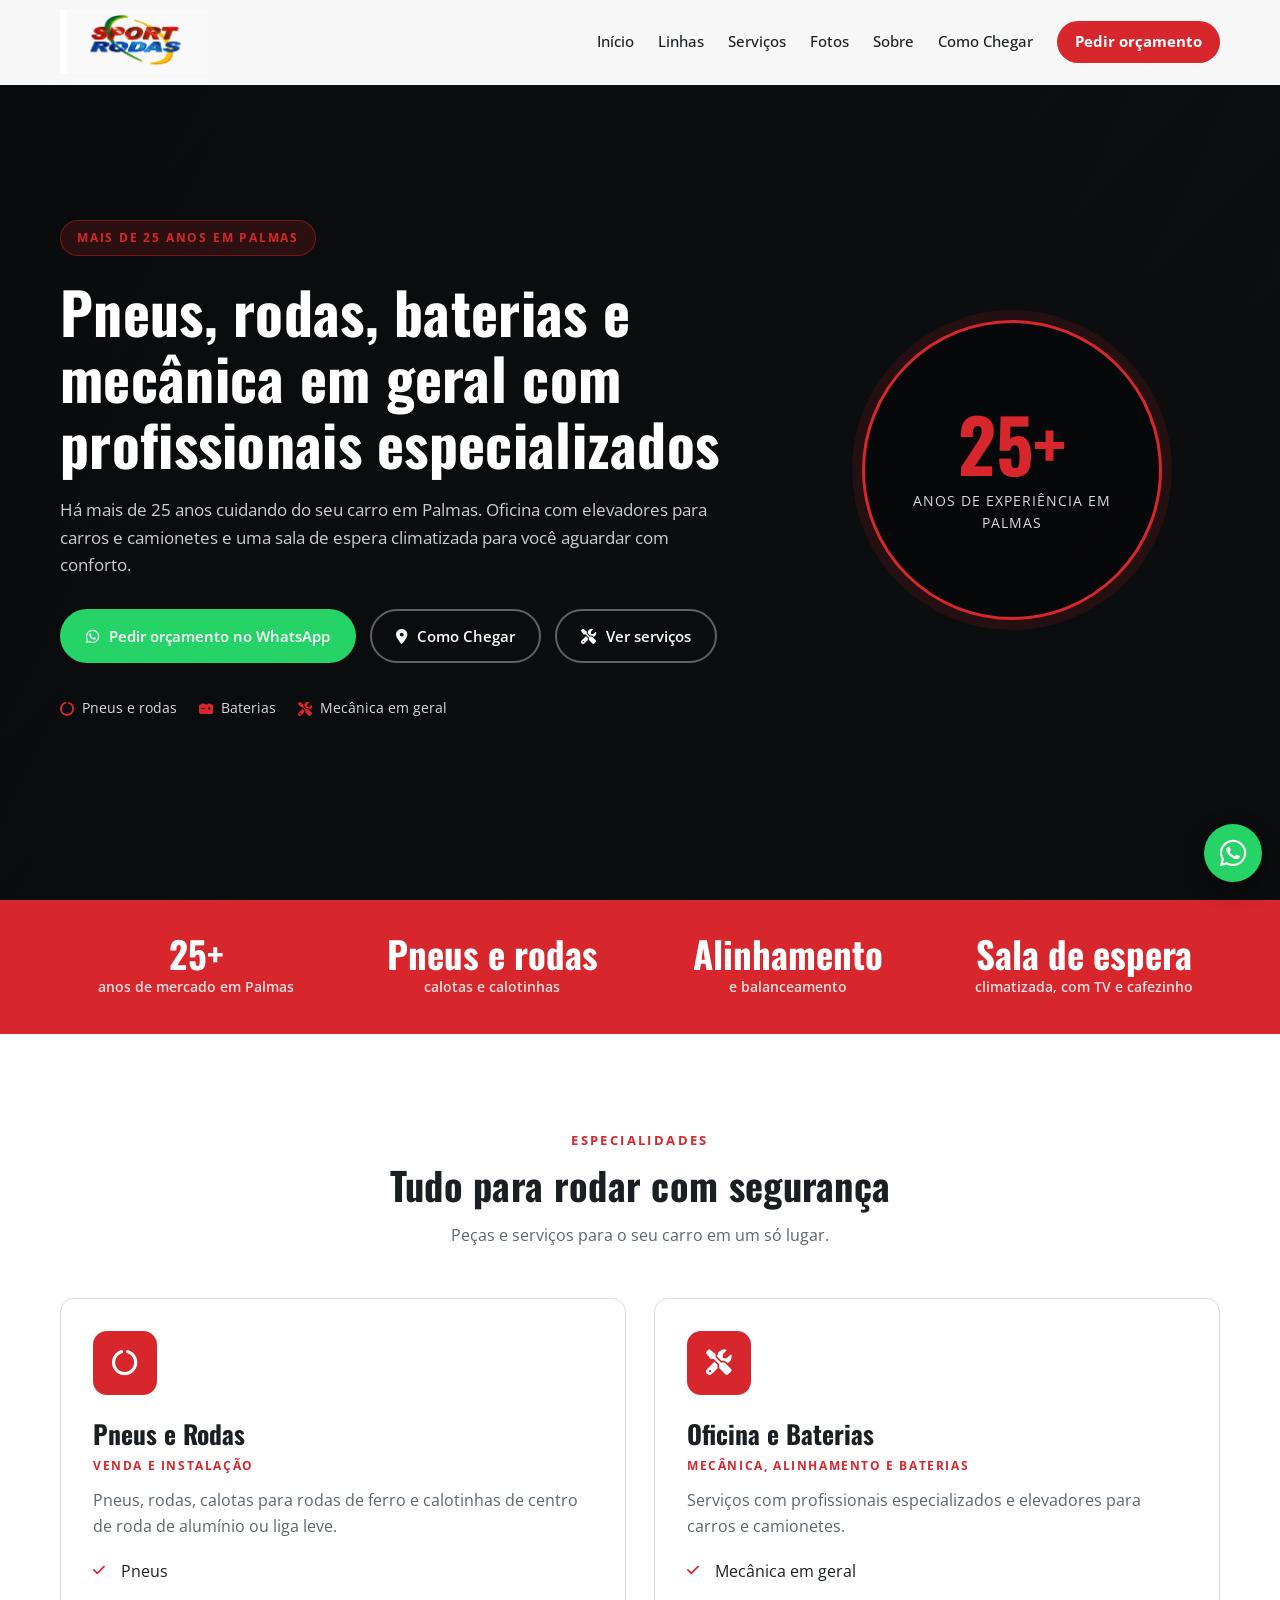
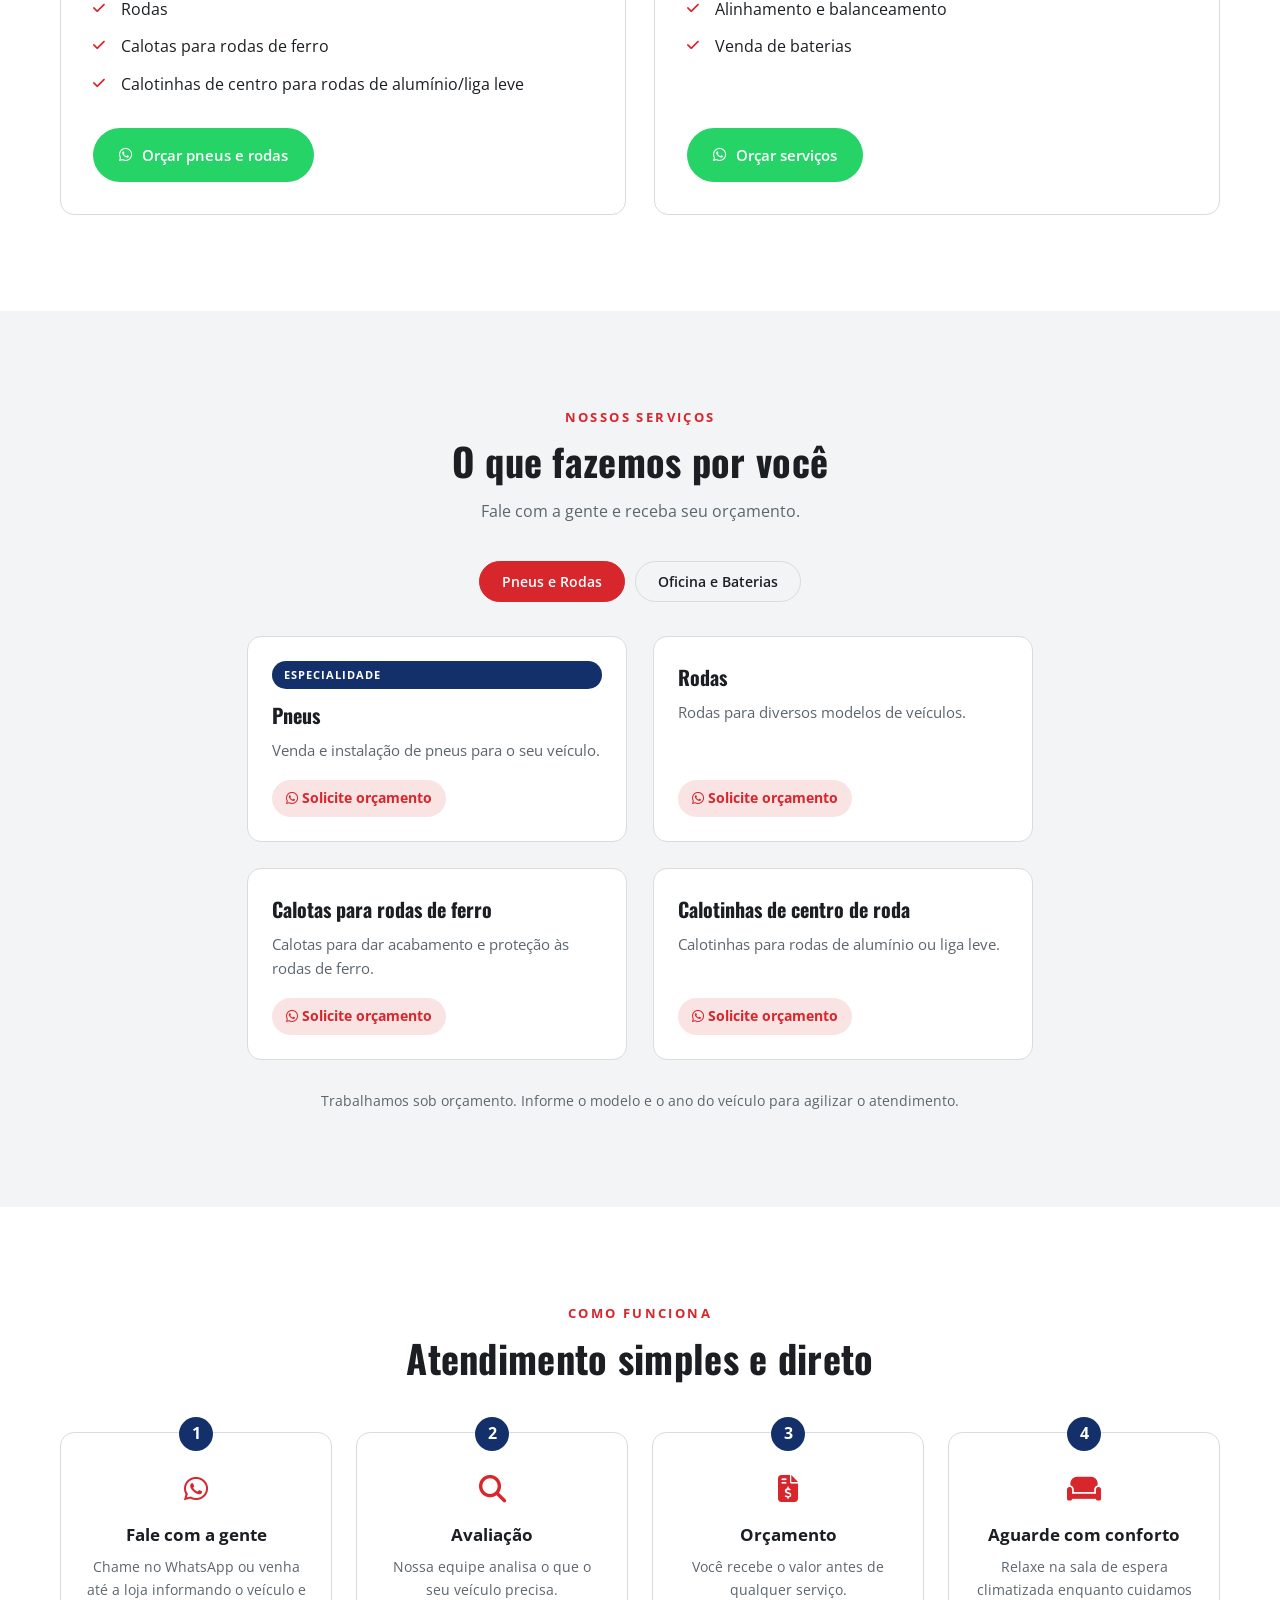
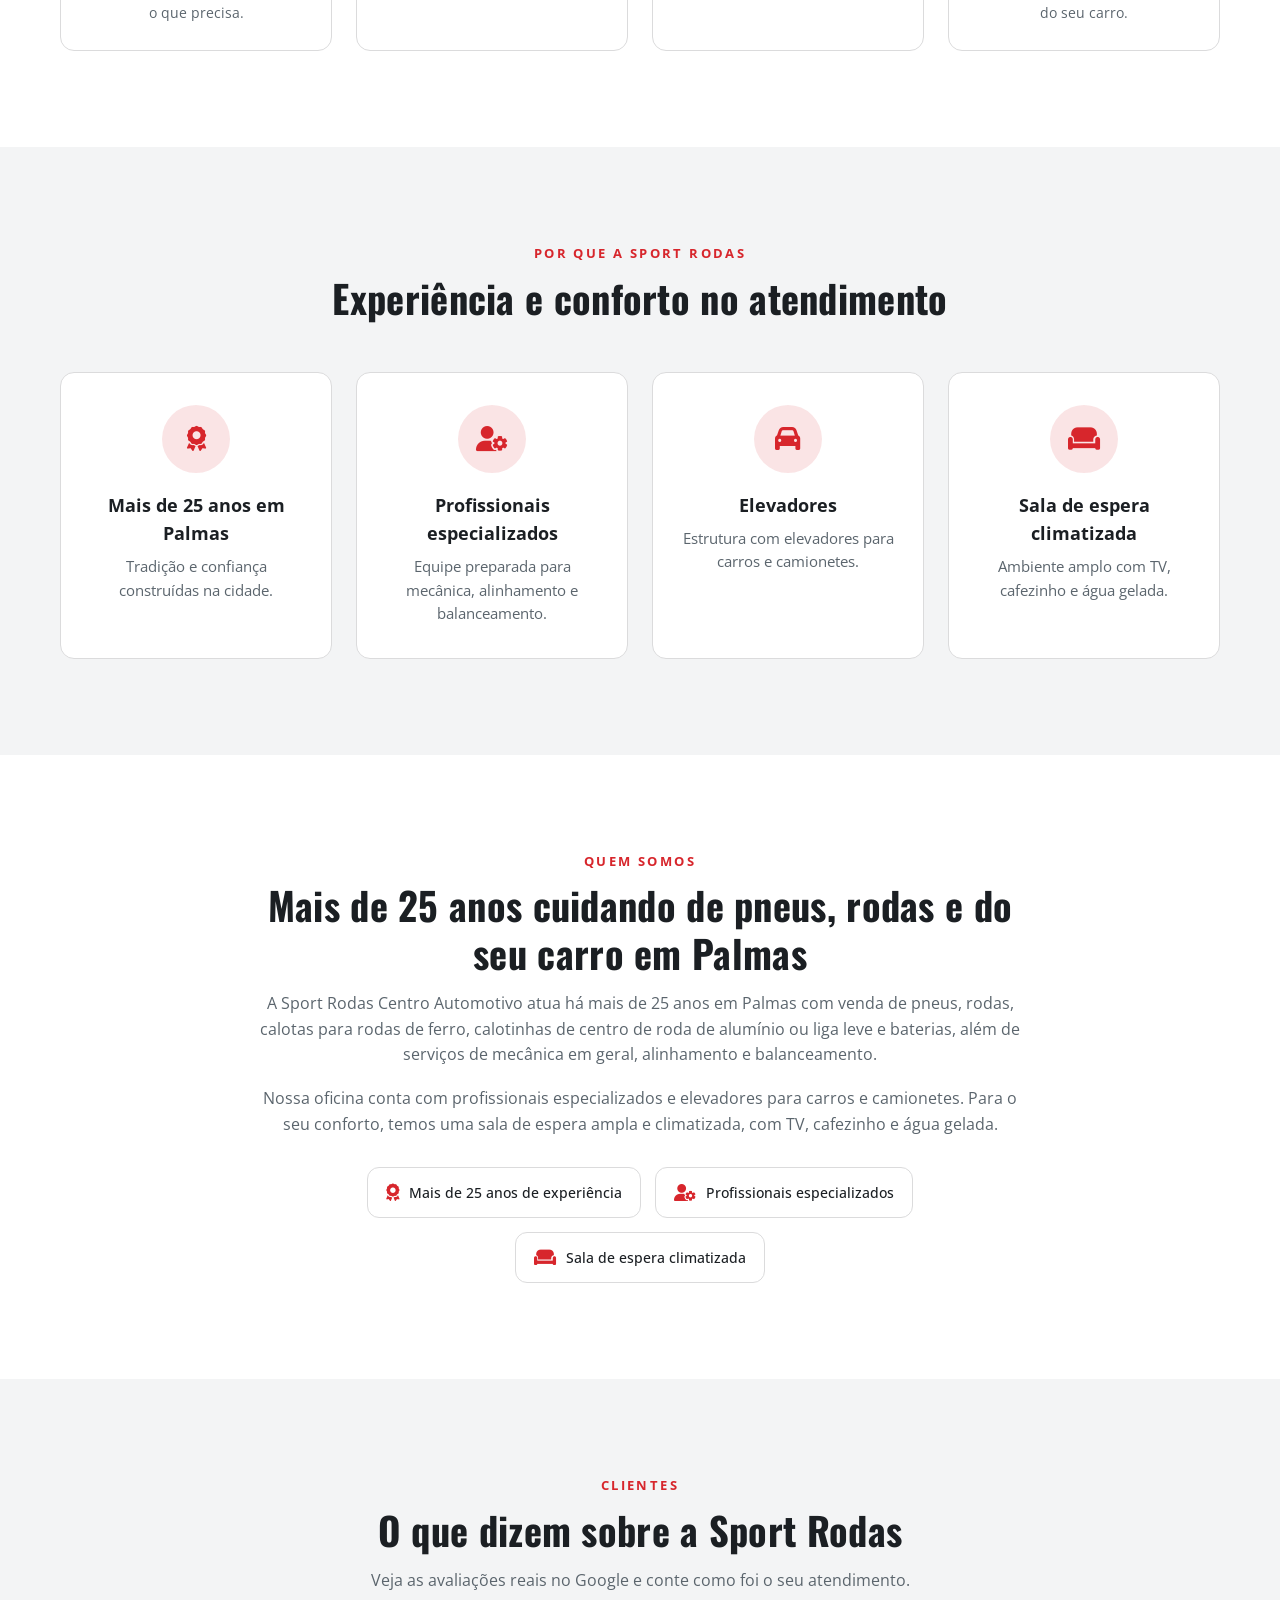
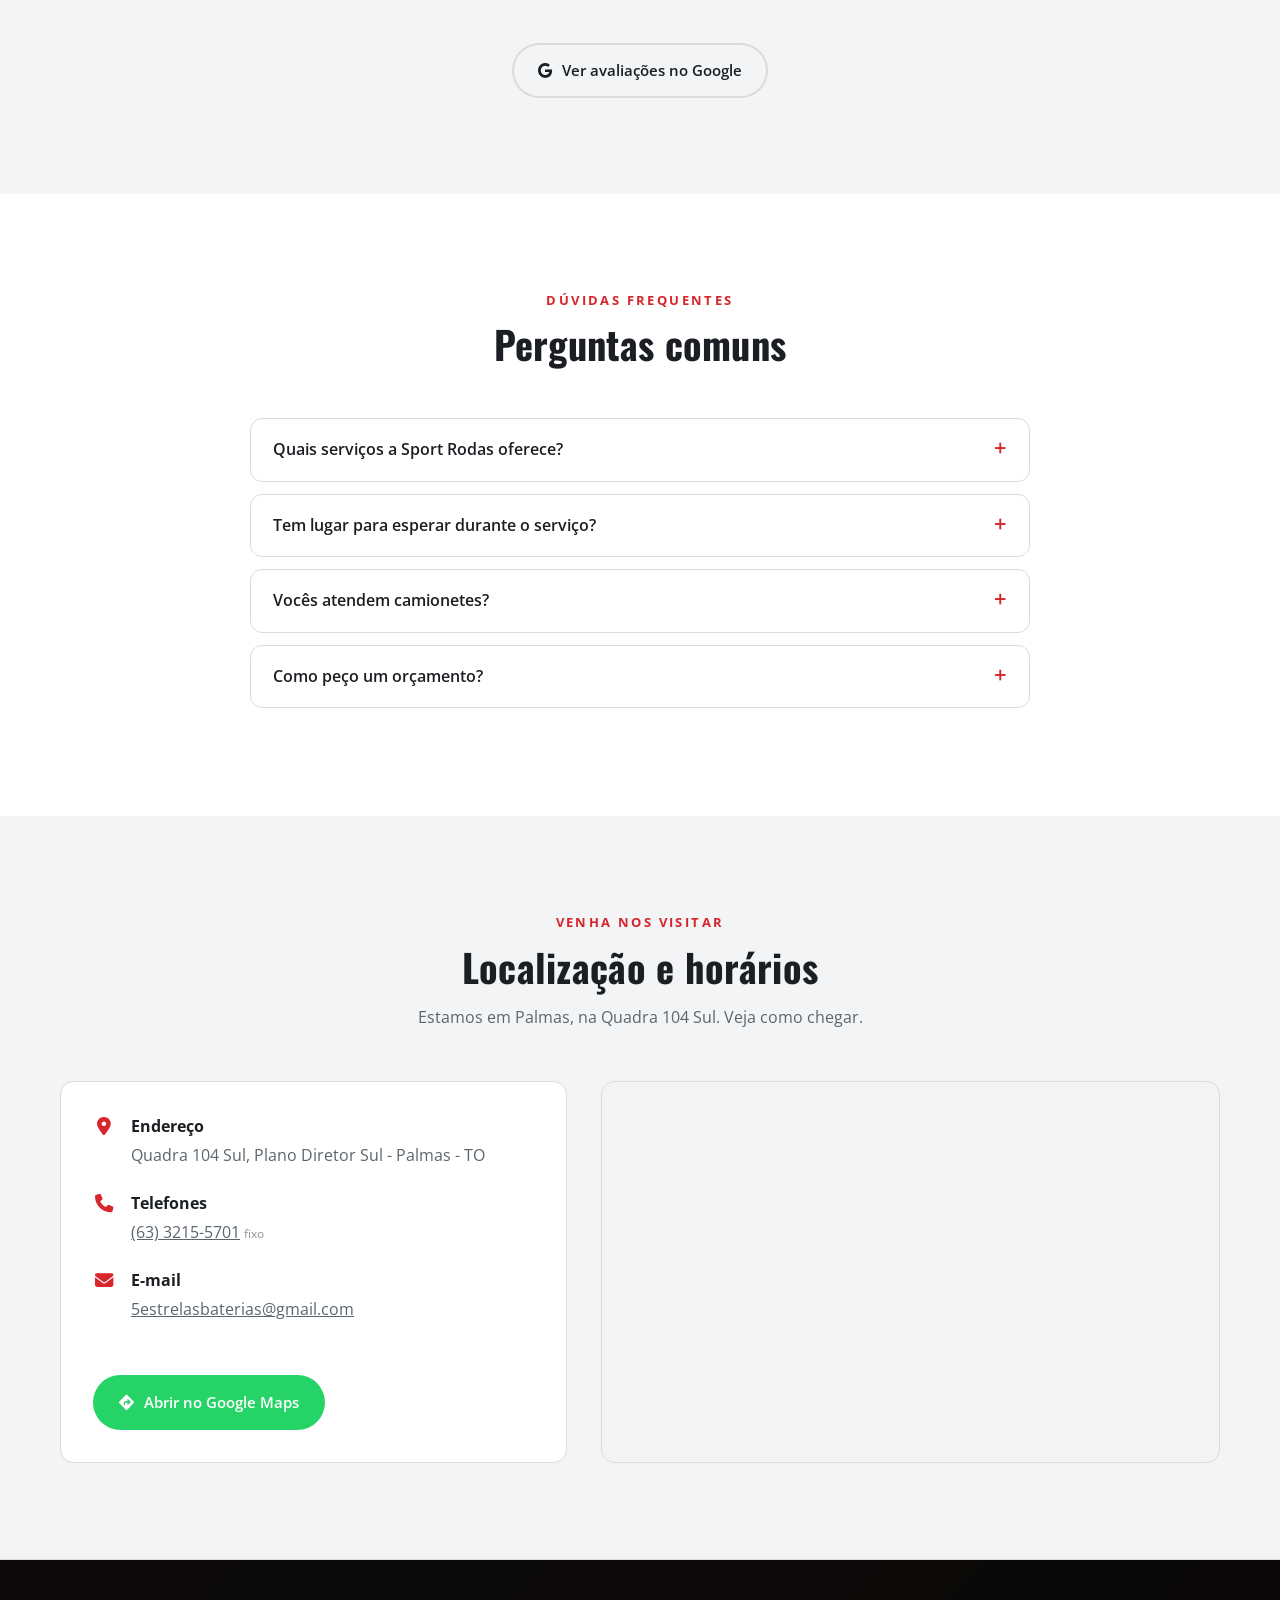
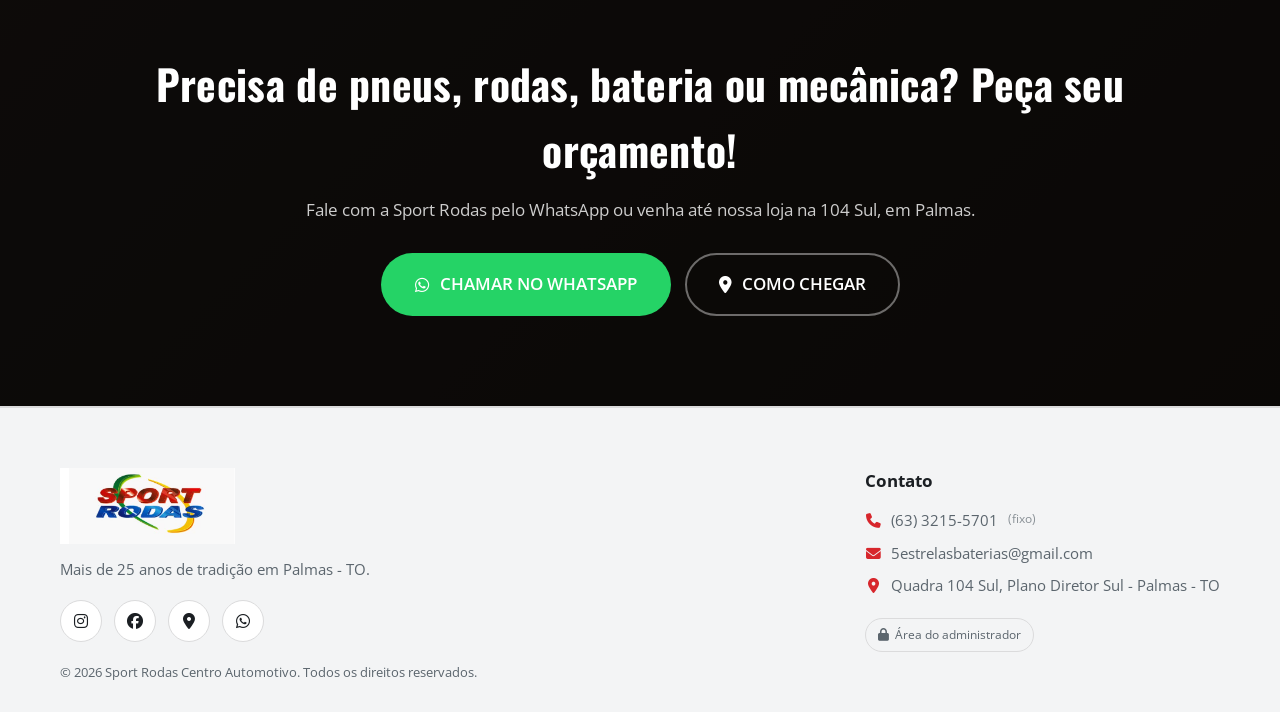
==== commit 3a166194: "Add files via upload" ====
--- a/index.html
+++ b/index.html
@@ -41,8 +41,8 @@
         </p>
     </noscript>
 
-    <script src="dados.js"></script>
-    <script src="core.js"></script>
-    <script src="script.js"></script>
+    <script src="dados.js?v=2"></script>
+    <script src="core.js?v=2"></script>
+    <script src="script.js?v=2"></script>
 </body>
 </html>
